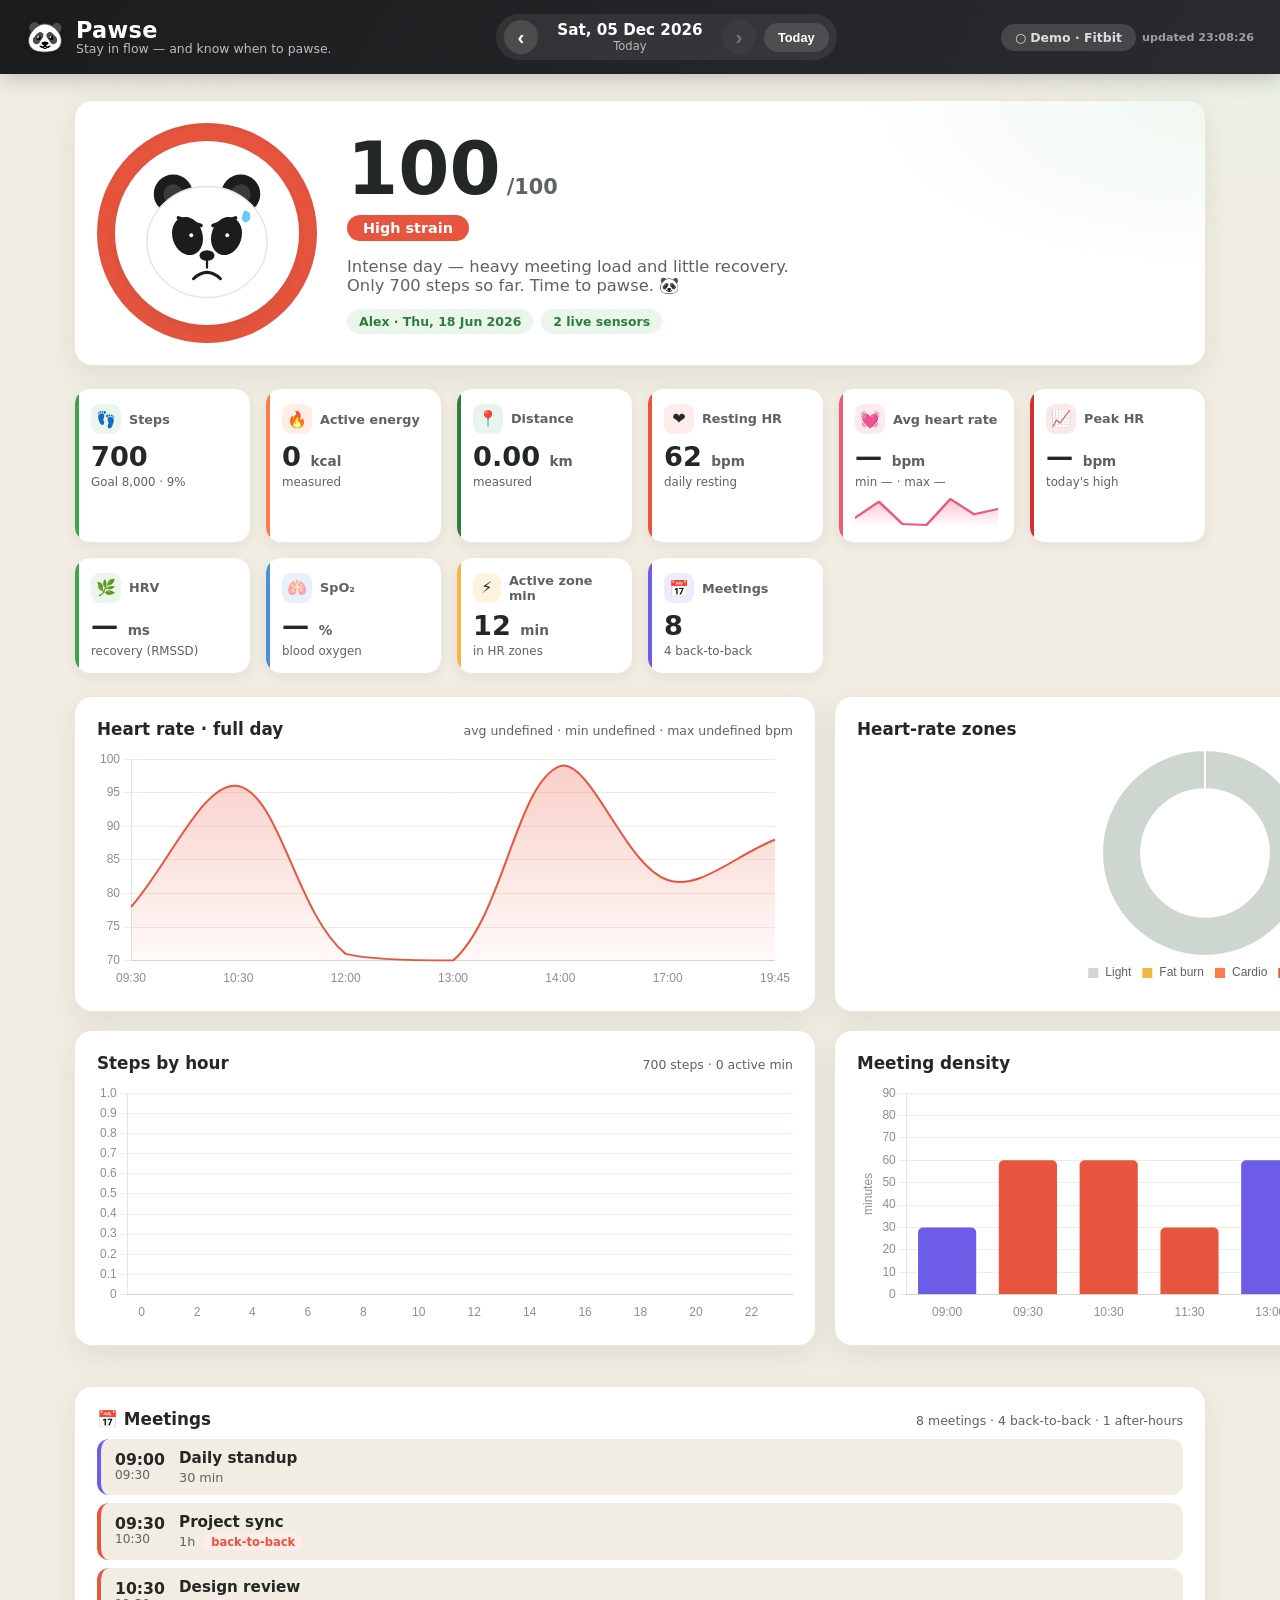
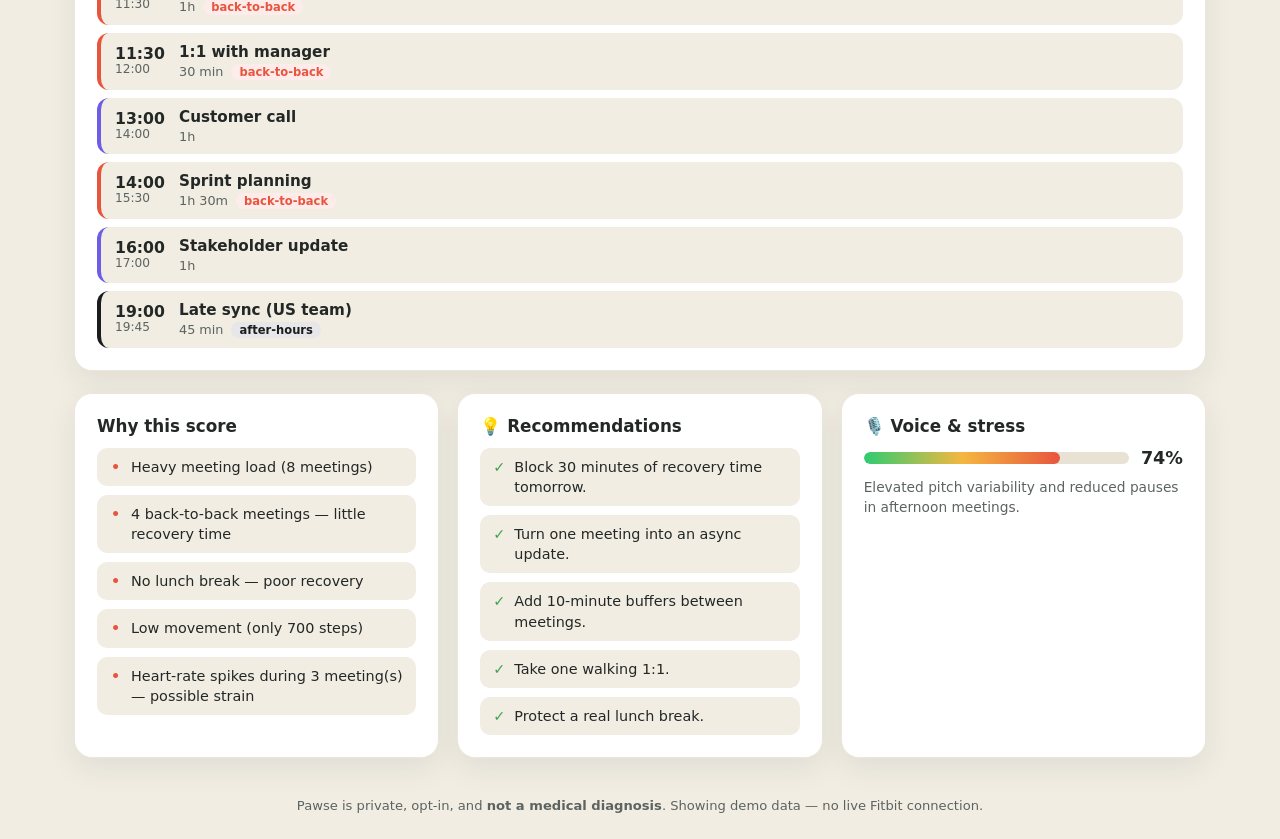
==== app/index.html @ 21e1e4c6 "Add one-command start.ps1 (server + background watch sync); make footer sensor-source dynamic per de" ====
<!DOCTYPE html>
<html lang="en">
<head>
  <meta charset="UTF-8" />
  <meta name="viewport" content="width=device-width, initial-scale=1.0" />
  <title>🐼 Pawse — your calm-at-work companion</title>
  <link rel="stylesheet" href="style.css" />
  <script src="vendor/chart.umd.min.js"></script>
</head>
<body>
  <!-- ===== Top bar ===== -->
  <header class="topbar">
    <div class="brand">
      <span class="brand-mark" aria-hidden="true">🐼</span>
      <div class="brand-text">
        <span class="brand-name">Pawse</span>
        <span class="brand-tag">Stay in flow — and know when to pawse.</span>
      </div>
    </div>

    <nav class="daynav" aria-label="Day navigation">
      <button class="daynav-btn" id="prevDay" title="Previous day">‹</button>
      <div class="daynav-center">
        <span class="daynav-date" id="navDate">—</span>
        <span class="daynav-rel" id="navRel"></span>
      </div>
      <button class="daynav-btn" id="nextDay" title="Next day">›</button>
      <button class="daynav-today" id="todayBtn">Today</button>
    </nav>

    <div class="status">
      <span class="mode demo" id="mode">○ Demo data</span>
      <span class="updated" id="updated" hidden></span>
    </div>
  </header>

  <main class="page">
    <!-- ===== Hero: panda + score ===== -->
    <section class="hero card">
      <div class="hero-gauge">
        <div class="gauge" id="gauge">
          <div class="gauge-inner">
            <!-- Panda mascot (reacts to the score) -->
            <svg id="panda" class="panda" viewBox="0 0 200 200" role="img" aria-label="Panda mood">
              <g class="panda-bob">
                <!-- ears -->
                <circle class="p-ear" cx="55" cy="48" r="26" />
                <circle class="p-ear" cx="145" cy="48" r="26" />
                <circle class="p-ear-in" cx="55" cy="48" r="13" />
                <circle class="p-ear-in" cx="145" cy="48" r="13" />
                <!-- head -->
                <ellipse class="p-head" cx="100" cy="112" rx="80" ry="74" />
                <!-- eye patches -->
                <ellipse class="p-patch" cx="74" cy="104" rx="20" ry="26" transform="rotate(-18 74 104)" />
                <ellipse class="p-patch" cx="126" cy="104" rx="20" ry="26" transform="rotate(18 126 104)" />
                <!-- eyes -->
                <circle class="p-eye" cx="76" cy="106" r="8" />
                <circle class="p-eye" cx="124" cy="106" r="8" />
                <circle class="p-eye-hi" cx="79" cy="103" r="2.6" />
                <circle class="p-eye-hi" cx="127" cy="103" r="2.6" />
                <!-- brows (shown when stressed) -->
                <path class="p-brow" d="M62 80 L92 90" />
                <path class="p-brow" d="M138 80 L108 90" />
                <!-- blush (shown when calm) -->
                <ellipse class="p-blush" cx="58" cy="132" rx="11" ry="7" />
                <ellipse class="p-blush" cx="142" cy="132" rx="11" ry="7" />
                <!-- nose -->
                <ellipse class="p-nose" cx="100" cy="130" rx="10" ry="7" />
                <path class="p-nose-line" d="M100 137 V146" />
                <!-- mouth (path is swapped per mood) -->
                <path id="pandaMouth" class="p-mouth" d="M82 150 Q100 166 118 150" />
                <!-- sweat drop (shown when stressed) -->
                <path class="p-sweat" d="M150 70 q-7 11 0 16 a8 8 0 0 0 0 -16 z" />
                <!-- zen sparkle (shown when calm) -->
                <text class="p-zen" x="146" y="58">✿</text>
              </g>
            </svg>
          </div>
        </div>
      </div>

      <div class="hero-info">
        <div class="hero-score">
          <span class="hero-score-num" id="score">–</span>
          <span class="hero-score-max">/100</span>
        </div>
        <div class="hero-label label" id="label">loading…</div>
        <p class="hero-summary" id="summary">Reading your day…</p>
        <div class="hero-meta">
          <span class="chip" id="chipUser">—</span>
          <span class="chip" id="chipSensors">— sensors live</span>
        </div>
      </div>
    </section>

    <!-- ===== KPI tiles ===== -->
    <section class="tiles" id="tiles"><!-- filled by app.js --></section>

    <!-- ===== Charts ===== -->
    <section class="charts">
      <article class="card chart-card chart-wide">
        <header class="chart-head">
          <h3>Heart rate · full day</h3>
          <span class="chart-sub" id="hrSub"></span>
        </header>
        <div class="chart-box"><canvas id="hrChart"></canvas></div>
      </article>

      <article class="card chart-card">
        <header class="chart-head"><h3>Heart-rate zones</h3></header>
        <div class="chart-box donut"><canvas id="zonesChart"></canvas></div>
      </article>

      <article class="card chart-card chart-wide">
        <header class="chart-head">
          <h3>Steps by hour</h3>
          <span class="chart-sub" id="stepsSub"></span>
        </header>
        <div class="chart-box"><canvas id="stepsChart"></canvas></div>
      </article>

      <article class="card chart-card">
        <header class="chart-head"><h3>Meeting density</h3></header>
        <div class="chart-box"><canvas id="meetingsChart"></canvas></div>
      </article>
    </section>

    <!-- ===== Full meeting list ===== -->
    <section class="schedule">
      <article class="card schedule-card">
        <header class="chart-head">
          <h3>📅 Meetings</h3>
          <span class="chart-sub" id="scheduleSub"></span>
        </header>
        <ul class="meeting-list" id="meetingList"><!-- filled by app.js --></ul>
      </article>
    </section>

    <!-- ===== Insights ===== -->
    <section class="insights">
      <article class="card insight-card">
        <h3>Why this score</h3>
        <ul id="reasons" class="bullets reasons"></ul>
      </article>

      <article class="card insight-card">
        <h3>💡 Recommendations</h3>
        <ul id="recommendations" class="bullets recs"></ul>
      </article>

      <article class="card insight-card voice-card">
        <h3>🎙️ Voice &amp; stress</h3>
        <div class="voice-meter">
          <div class="voice-bar"><span id="voiceFill"></span></div>
          <div class="voice-val" id="voiceVal">—</div>
        </div>
        <p class="voice-note" id="voiceNote">—</p>
      </article>
    </section>

    <footer class="disclaimer">
      Pawse is private, opt-in, and <strong>not a medical diagnosis</strong>.
      <span id="sensor-source">Sensor data is read live from your wearable.</span>
    </footer>
  </main>

  <!-- Loading overlay (shown while fetching a day) -->
  <div class="loading" id="loading" hidden>
    <div class="loading-panda">🐼</div>
    <div class="loading-text">Fetching your day…</div>
  </div>

  <script src="app.js"></script>
</body>
</html>
---- app/style.css ----
:root {
  --bg: #f1ede3;
  --bg-2: #e8e2d4;
  --ink: #232826;
  --ink-soft: #5c6360;
  --panda: #1b1c1e;
  --bamboo: #3fa34d;
  --bamboo-dark: #2f7d3a;
  --accent: #6c5ce7;
  --good: #2ecc71;
  --warn: #f4b740;
  --bad: #e8553e;
  --card: #ffffff;
  --line: #ece7da;
  --shadow: 0 10px 30px rgba(31, 33, 30, 0.08);
  --shadow-sm: 0 4px 14px rgba(31, 33, 30, 0.06);
  --radius: 18px;
}

* { box-sizing: border-box; }

html { scroll-behavior: smooth; }

body {
  margin: 0;
  font-family: "Segoe UI", system-ui, -apple-system, sans-serif;
  color: var(--ink);
  background:
    radial-gradient(1200px 600px at 12% -10%, #ffffff 0%, rgba(255,255,255,0) 55%),
    radial-gradient(900px 500px at 110% 0%, #e7f3e9 0%, rgba(231,243,233,0) 50%),
    var(--bg);
  min-height: 100vh;
}

/* ===== Top bar ===== */
.topbar {
  display: flex;
  align-items: center;
  gap: 20px;
  padding: 14px 26px;
  background: linear-gradient(120deg, #1b1c1e 0%, #2a2b2e 100%);
  color: #fff;
  position: sticky;
  top: 0;
  z-index: 20;
  box-shadow: 0 6px 20px rgba(0,0,0,0.18);
}
.brand { display: flex; align-items: center; gap: 12px; }
.brand-mark {
  font-size: 1.9rem;
  filter: drop-shadow(0 2px 4px rgba(0,0,0,0.3));
  animation: bob 4s ease-in-out infinite;
}
.brand-text { display: flex; flex-direction: column; line-height: 1.1; }
.brand-name { font-size: 1.4rem; font-weight: 800; letter-spacing: 0.3px; }
.brand-tag { font-size: 0.78rem; opacity: 0.7; }

/* Day navigation */
.daynav {
  display: flex;
  align-items: center;
  gap: 8px;
  margin: 0 auto;
  background: rgba(255,255,255,0.08);
  padding: 6px 8px;
  border-radius: 999px;
}
.daynav-btn, .daynav-today {
  border: none;
  cursor: pointer;
  font-weight: 700;
  color: #fff;
  background: rgba(255,255,255,0.12);
  transition: background 0.15s, transform 0.1s;
}
.daynav-btn {
  width: 34px; height: 34px;
  border-radius: 50%;
  font-size: 1.3rem;
  line-height: 1;
}
.daynav-btn:hover { background: var(--bamboo); }
.daynav-btn:disabled { opacity: 0.3; cursor: not-allowed; background: rgba(255,255,255,0.1); }
.daynav-center { text-align: center; min-width: 168px; }
.daynav-date { display: block; font-weight: 700; font-size: 0.95rem; }
.daynav-rel { display: block; font-size: 0.72rem; opacity: 0.65; }
.daynav-today {
  padding: 7px 14px;
  border-radius: 999px;
  font-size: 0.8rem;
}
.daynav-today:hover { background: var(--bamboo); }

.mode {
  padding: 6px 14px;
  border-radius: 999px;
  font-size: 0.78rem;
  font-weight: 700;
  white-space: nowrap;
}
.mode.live { background: rgba(46, 204, 113, 0.18); color: #5be59a; }
.mode.demo { background: rgba(255, 255, 255, 0.14); color: #ddd; }

.status {
  display: flex;
  align-items: center;
  gap: 6px;
}
.updated {
  font-size: 0.7rem;
  font-weight: 600;
  color: rgba(255, 255, 255, 0.55);
  white-space: nowrap;
}

/* ===== Layout ===== */
.page {
  max-width: 1180px;
  margin: 0 auto;
  padding: 26px 24px 8px;
  display: flex;
  flex-direction: column;
  gap: 22px;
}

.card {
  background: var(--card);
  border-radius: var(--radius);
  padding: 22px;
  box-shadow: var(--shadow);
  border: 1px solid var(--line);
}

/* ===== Hero ===== */
.hero {
  display: grid;
  grid-template-columns: auto 1fr;
  gap: 30px;
  align-items: center;
  background:
    radial-gradient(600px 300px at 100% 0%, #f0f8f1 0%, rgba(240,248,241,0) 60%),
    var(--card);
}
.hero-gauge { display: flex; justify-content: center; }
.gauge {
  --pct: 0;
  --ring: var(--bamboo);
  width: 220px; height: 220px;
  border-radius: 50%;
  background:
    conic-gradient(var(--ring) calc(var(--pct) * 1%), var(--bg-2) 0);
  display: flex;
  align-items: center;
  justify-content: center;
  transition: --pct 0.8s ease;
  box-shadow: inset 0 2px 10px rgba(0,0,0,0.06);
}
.gauge-inner {
  width: 184px; height: 184px;
  border-radius: 50%;
  background: var(--card);
  display: flex;
  align-items: center;
  justify-content: center;
  box-shadow: 0 6px 18px rgba(0,0,0,0.08);
}
.panda { width: 150px; height: 150px; }
.panda-bob { animation: bob 5s ease-in-out infinite; transform-origin: 100px 110px; }

/* Panda base colours */
.p-ear, .p-eye, .p-nose, .p-nose-line, .p-mouth, .p-brow { fill: var(--panda); }
.p-ear-in { fill: #3a3b3d; }
.p-head { fill: #fff; stroke: #e6e6e6; stroke-width: 2; }
.p-patch { fill: var(--panda); }
.p-eye-hi { fill: #fff; }
.p-nose-line { fill: none; stroke: var(--panda); stroke-width: 3; stroke-linecap: round; }
.p-mouth { fill: none; stroke: var(--panda); stroke-width: 4; stroke-linecap: round; }
.p-brow { fill: none; stroke: var(--panda); stroke-width: 5; stroke-linecap: round; opacity: 0; }
.p-blush { fill: #ffb4b4; opacity: 0; }
.p-sweat { fill: #6cc7ff; opacity: 0; }
.p-zen { fill: var(--bamboo); font-size: 22px; opacity: 0; }

/* Moods */
.panda.mood-good .p-blush { opacity: 0.85; }
.panda.mood-good .p-zen { opacity: 1; animation: twinkle 2.2s ease-in-out infinite; }
.panda.mood-med  .p-brow { opacity: 0.25; }
.panda.mood-bad  .p-brow { opacity: 1; }
.panda.mood-bad  .p-sweat { opacity: 1; animation: drip 2.4s ease-in-out infinite; }

.hero-info { display: flex; flex-direction: column; gap: 4px; }
.hero-score { display: flex; align-items: baseline; gap: 6px; }
.hero-score-num { font-size: 4.6rem; font-weight: 800; line-height: 1; }
.hero-score-max { font-size: 1.3rem; color: var(--ink-soft); font-weight: 600; }
.hero-label {
  align-self: flex-start;
  margin-top: 6px;
}
.hero-summary { margin: 12px 0 6px; color: var(--ink-soft); font-size: 1.02rem; max-width: 46ch; }
.hero-meta { display: flex; gap: 8px; flex-wrap: wrap; margin-top: 4px; }
.chip {
  font-size: 0.78rem;
  font-weight: 600;
  color: var(--bamboo-dark);
  background: #eaf6ec;
  padding: 5px 12px;
  border-radius: 999px;
}

.label {
  display: inline-block;
  padding: 5px 16px;
  border-radius: 999px;
  font-weight: 700;
  color: #fff;
  background: var(--warn);
  font-size: 0.9rem;
}
.label.low { background: var(--good); }
.label.medium { background: var(--warn); }
.label.high { background: var(--bad); }

/* ===== KPI tiles ===== */
.tiles {
  display: grid;
  grid-template-columns: repeat(auto-fill, minmax(168px, 1fr));
  gap: 14px;
}
.tile {
  background: var(--card);
  border: 1px solid var(--line);
  border-radius: 16px;
  padding: 15px 16px;
  box-shadow: var(--shadow-sm);
  position: relative;
  overflow: hidden;
  transition: transform 0.15s, box-shadow 0.15s;
  animation: rise 0.5s ease both;
}
.tile:hover { transform: translateY(-3px); box-shadow: var(--shadow); }
.tile::before {
  content: "";
  position: absolute;
  left: 0; top: 0; bottom: 0;
  width: 4px;
  background: var(--tile-accent, var(--bamboo));
}
.tile-top { display: flex; align-items: center; gap: 8px; margin-bottom: 8px; }
.tile-icon {
  width: 30px; height: 30px;
  display: grid; place-items: center;
  border-radius: 9px;
  background: var(--tile-soft, #eaf6ec);
  font-size: 1rem;
}
.tile-label { font-size: 0.8rem; color: var(--ink-soft); font-weight: 600; }
.tile-value { font-size: 1.7rem; font-weight: 800; line-height: 1.1; }
.tile-unit { font-size: 0.85rem; font-weight: 600; color: var(--ink-soft); }
.tile-sub { font-size: 0.74rem; color: var(--ink-soft); margin-top: 3px; }
.tile-spark { margin-top: 8px; height: 30px; width: 100%; display: block; }

/* ===== Charts ===== */
.charts {
  display: grid;
  grid-template-columns: 2fr 1fr;
  gap: 18px;
}
.chart-card { display: flex; flex-direction: column; }
.chart-wide { grid-column: auto; }
.chart-head { display: flex; align-items: baseline; justify-content: space-between; margin-bottom: 10px; }
.chart-head h3 { margin: 0; font-size: 1.05rem; }
.chart-sub { font-size: 0.78rem; color: var(--ink-soft); }
.chart-box { position: relative; height: 240px; }
.chart-box.donut { height: 240px; }

/* ===== Schedule (full meeting list) ===== */
.schedule { margin-top: 18px; }
.meeting-list { list-style: none; margin: 0; padding: 0; display: flex; flex-direction: column; gap: 8px; }
.meeting-row {
  display: flex;
  align-items: center;
  gap: 14px;
  padding: 10px 14px;
  background: var(--bg);
  border-radius: 12px;
  border-left: 4px solid var(--accent);
  animation: rise 0.4s ease both;
}
.meeting-row.is-b2b { border-left-color: var(--bad); }
.meeting-row.is-after { border-left-color: var(--panda); }
.m-time {
  display: flex; flex-direction: column; align-items: flex-start;
  min-width: 50px; line-height: 1.15;
}
.m-time strong { font-size: 0.98rem; color: var(--ink); }
.m-time span { font-size: 0.76rem; color: var(--ink-soft); }
.m-main { flex: 1; min-width: 0; display: flex; flex-direction: column; gap: 3px; }
.m-title { font-weight: 600; font-size: 0.95rem; color: var(--ink); }
.m-meta { font-size: 0.8rem; color: var(--ink-soft); display: flex; align-items: center; gap: 8px; flex-wrap: wrap; }
.m-tag { display: inline-block; padding: 1px 8px; border-radius: 999px; font-size: 0.72rem; font-weight: 700; }
.tag-b2b { background: #fdecea; color: var(--bad); }
.tag-after { background: #e7e7ea; color: var(--panda); }
.meeting-empty {
  list-style: none; padding: 20px; text-align: center;
  color: var(--ink-soft); background: var(--bg); border-radius: 12px; font-size: 0.92rem;
}

/* ===== Insights ===== */
.insights {
  display: grid;
  grid-template-columns: repeat(3, 1fr);
  gap: 18px;
}
.insight-card h3 { margin: 0 0 12px; font-size: 1.05rem; }
.bullets { margin: 0; padding: 0; list-style: none; display: flex; flex-direction: column; gap: 9px; }
.bullets li {
  position: relative;
  padding: 9px 12px 9px 34px;
  background: var(--bg);
  border-radius: 10px;
  font-size: 0.9rem;
  line-height: 1.4;
}
.reasons li::before { content: "•"; position: absolute; left: 14px; color: var(--bad); font-weight: 800; }
.recs li::before { content: "✓"; position: absolute; left: 13px; color: var(--bamboo); font-weight: 800; }

/* Voice & stress */
.voice-meter { display: flex; align-items: center; gap: 12px; margin-bottom: 10px; }
.voice-bar { flex: 1; height: 12px; background: var(--bg-2); border-radius: 999px; overflow: hidden; }
.voice-bar span {
  display: block; height: 100%; width: 0;
  border-radius: 999px;
  background: linear-gradient(90deg, var(--good), var(--warn), var(--bad));
  transition: width 0.7s ease;
}
.voice-val { font-weight: 800; font-size: 1.1rem; }
.voice-note { margin: 0; color: var(--ink-soft); font-size: 0.86rem; line-height: 1.45; }

/* ===== Footer / disclaimer ===== */
.disclaimer {
  text-align: center;
  padding: 18px;
  font-size: 0.82rem;
  color: var(--ink-soft);
}

/* ===== Loading overlay ===== */
.loading {
  position: fixed; inset: 0;
  background: rgba(241, 237, 227, 0.78);
  backdrop-filter: blur(3px);
  display: flex;
  flex-direction: column;
  align-items: center;
  justify-content: center;
  gap: 12px;
  z-index: 50;
}
.loading[hidden] { display: none; }
.loading-panda { font-size: 3.4rem; animation: spinwobble 1.1s ease-in-out infinite; }
.loading-text { font-weight: 700; color: var(--ink-soft); }

/* ===== Animations ===== */
@keyframes bob { 0%,100% { transform: translateY(0); } 50% { transform: translateY(-6px); } }
@keyframes rise { from { opacity: 0; transform: translateY(10px); } to { opacity: 1; transform: translateY(0); } }
@keyframes twinkle { 0%,100% { opacity: 1; transform: scale(1); } 50% { opacity: 0.4; transform: scale(0.8); } }
@keyframes drip { 0%,100% { transform: translateY(0); opacity: 1; } 50% { transform: translateY(4px); opacity: 0.6; } }
@keyframes spinwobble { 0%,100% { transform: rotate(-12deg); } 50% { transform: rotate(12deg); } }

@property --pct {
  syntax: "<number>";
  inherits: false;
  initial-value: 0;
}

/* ===== Responsive ===== */
@media (max-width: 920px) {
  .charts { grid-template-columns: 1fr; }
  .insights { grid-template-columns: 1fr; }
}
@media (max-width: 680px) {
  .topbar { flex-wrap: wrap; gap: 12px; }
  .daynav { order: 3; width: 100%; justify-content: center; margin: 0; }
  .hero { grid-template-columns: 1fr; text-align: center; justify-items: center; }
  .hero-summary { margin-left: auto; margin-right: auto; }
  .hero-meta { justify-content: center; }
}
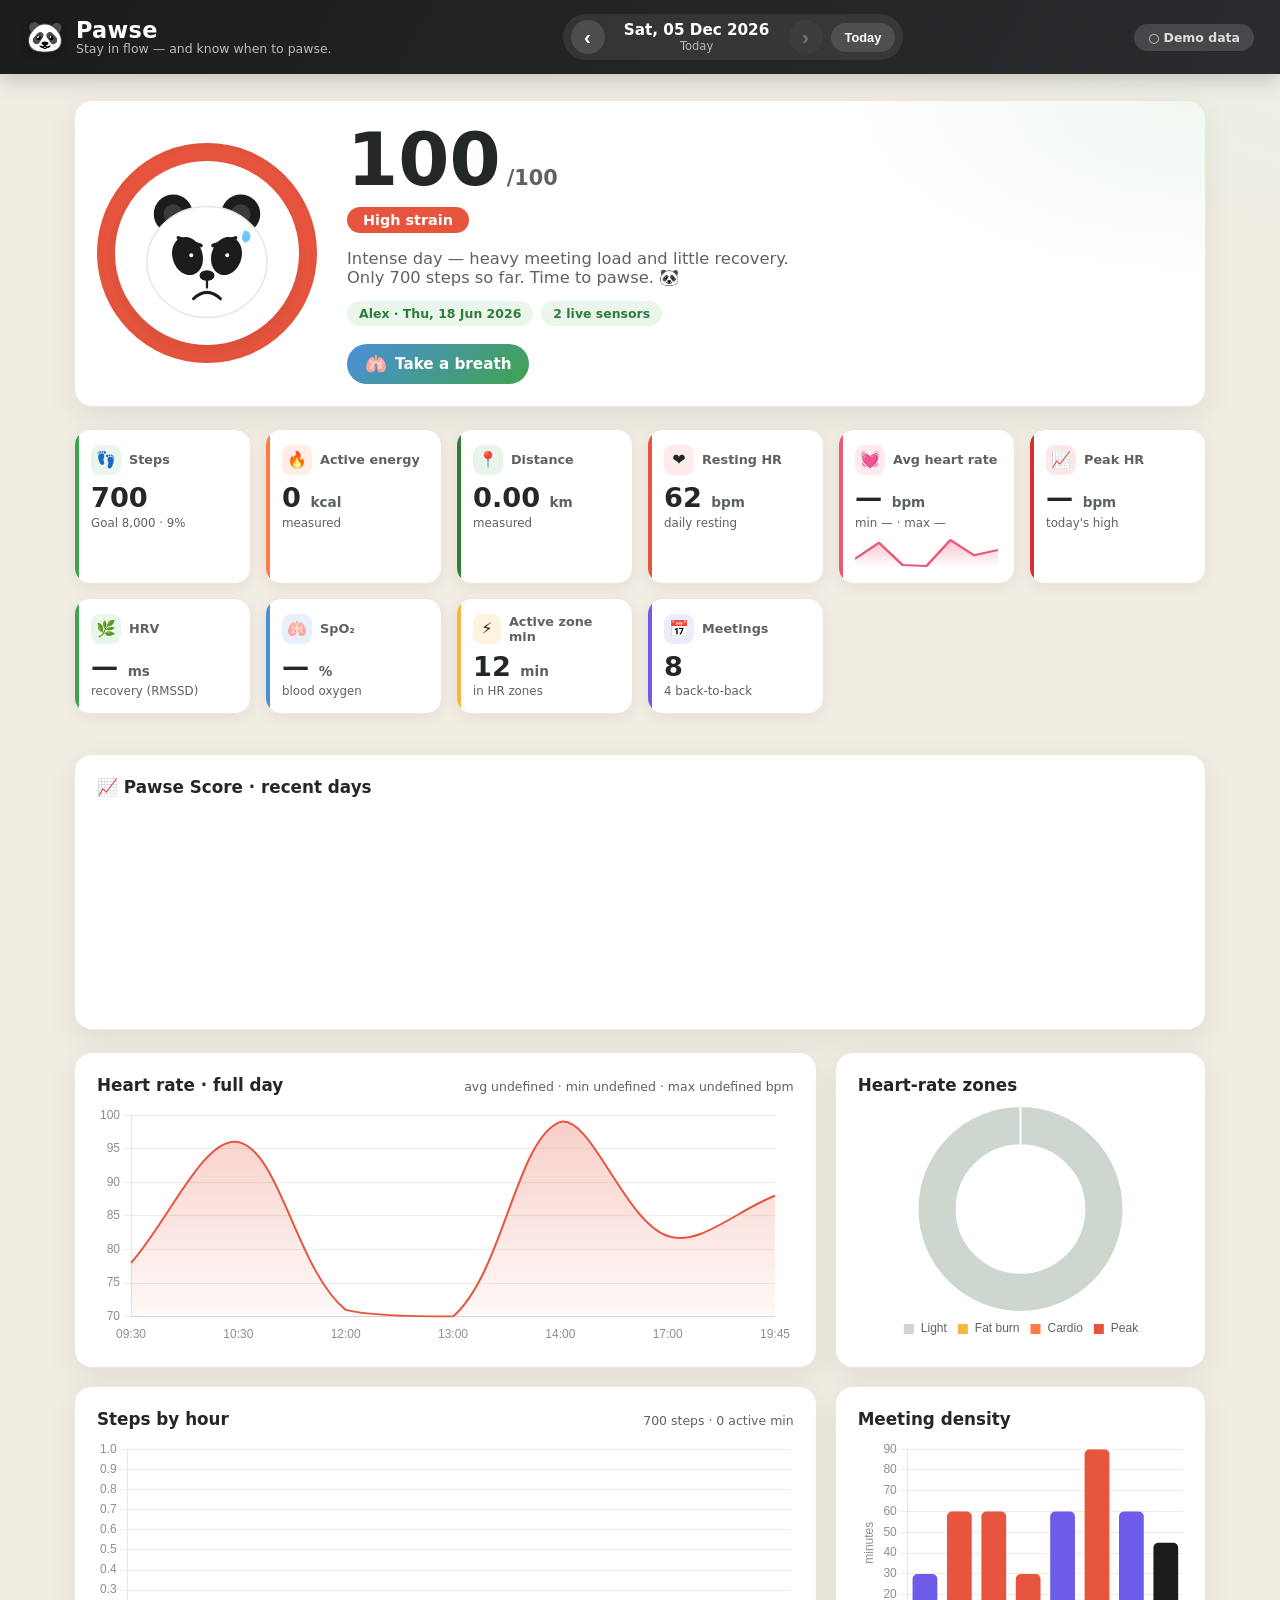
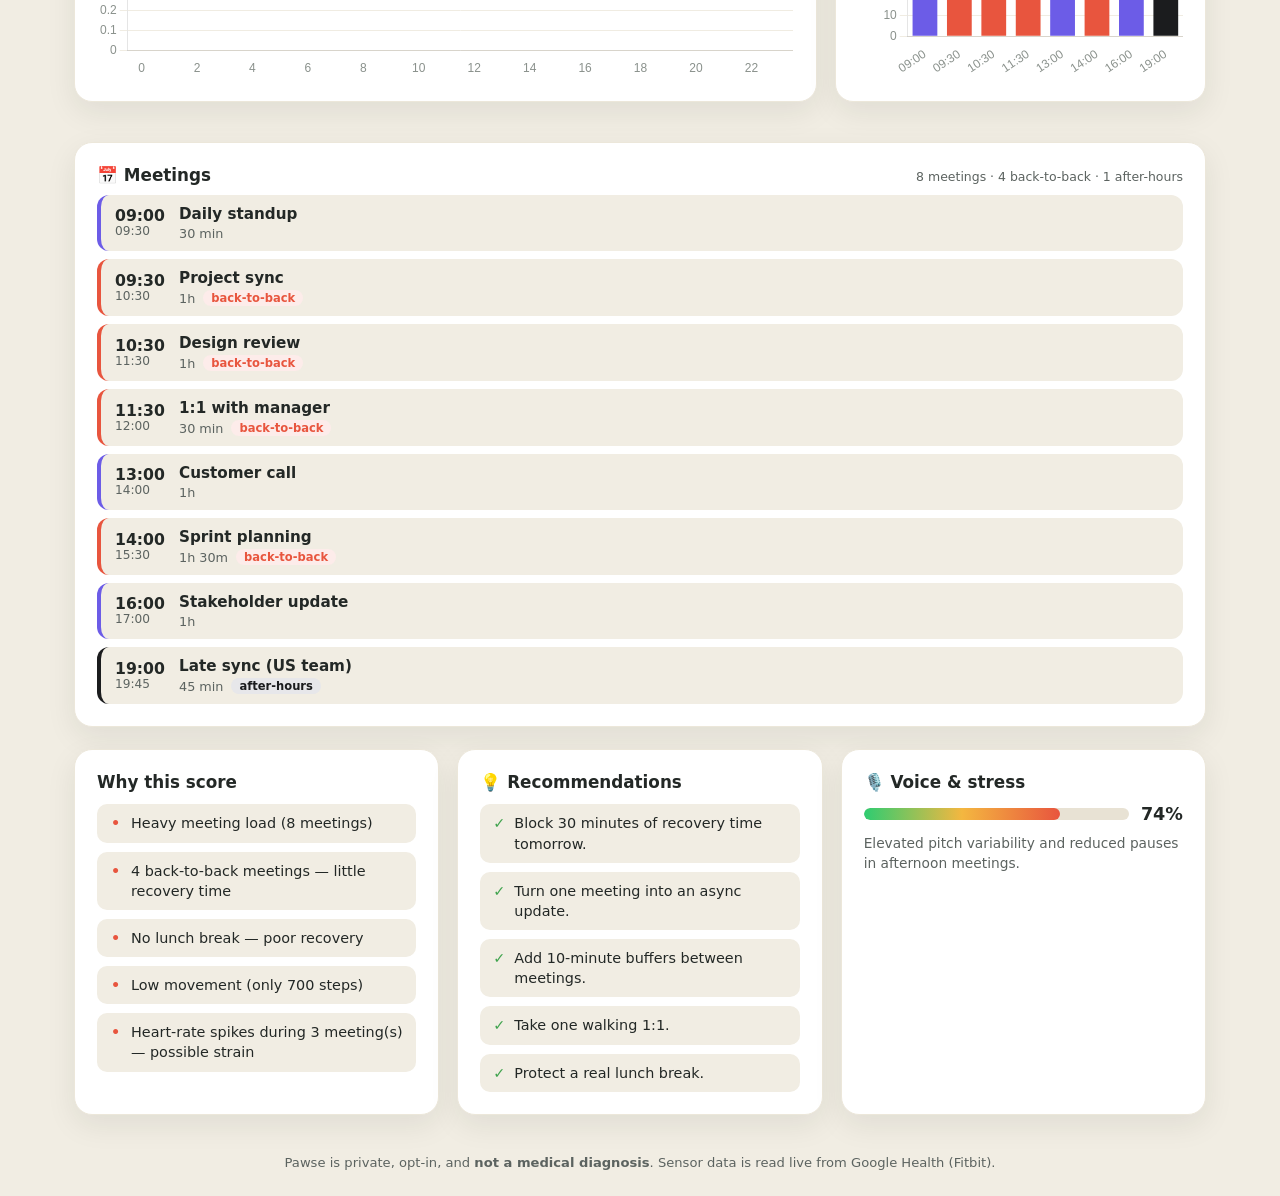
==== commit d1a908dd: "Dashboard: add a one-click breathing exercise by the score (calming full-screen overlay, 4-4-6 breat" ====
--- a/app/index.html
+++ b/app/index.html
@@ -28,10 +28,7 @@
       <button class="daynav-today" id="todayBtn">Today</button>
     </nav>
 
-    <div class="status">
-      <span class="mode demo" id="mode">○ Demo data</span>
-      <span class="updated" id="updated" hidden></span>
-    </div>
+    <span class="mode demo" id="mode">○ Demo data</span>
   </header>
 
   <main class="page">
@@ -90,11 +87,31 @@
           <span class="chip" id="chipUser">—</span>
           <span class="chip" id="chipSensors">— sensors live</span>
         </div>
+        <div class="hero-actions">
+          <button class="breathe-btn" id="breatheBtn" type="button">
+            <span class="breathe-ico">🫁</span> Take a breath
+          </button>
+        </div>
       </div>
     </section>
 
     <!-- ===== KPI tiles ===== -->
     <section class="tiles" id="tiles"><!-- filled by app.js --></section>
+
+    <!-- ===== Pawse Score trend (cloud history) ===== -->
+    <section class="trend">
+      <article class="card chart-card chart-wide">
+        <header class="chart-head">
+          <h3>📈 Pawse Score · recent days</h3>
+          <span class="chart-sub" id="trendSub"></span>
+        </header>
+        <div class="chart-box"><canvas id="trendChart"></canvas></div>
+        <p class="trend-empty" id="trendEmpty" hidden>
+          No history yet — browse a few days, or deploy the cloud backend and
+          upload days to build your trend. 🐼
+        </p>
+      </article>
+    </section>
 
     <!-- ===== Charts ===== -->
     <section class="charts">
@@ -160,9 +177,22 @@
 
     <footer class="disclaimer">
       Pawse is private, opt-in, and <strong>not a medical diagnosis</strong>.
-      <span id="sensor-source">Sensor data is read live from your wearable.</span>
+      Sensor data is read live from Google Health (Fitbit).
     </footer>
   </main>
+
+  <!-- Breathing exercise overlay -->
+  <div class="breath-overlay" id="breathOverlay" hidden>
+    <div class="breath-stage">
+      <div class="breath-ring">
+        <div class="breath-circle" id="breathCircle"></div>
+        <span class="breath-phase" id="breathPhase">Breathe in…</span>
+      </div>
+      <p class="breath-count" id="breathCount">Breath 1 of 4</p>
+      <button class="breath-done" id="breathDone" type="button">Done</button>
+      <p class="breath-hint">Follow the circle · tap outside to close</p>
+    </div>
+  </div>
 
   <!-- Loading overlay (shown while fetching a day) -->
   <div class="loading" id="loading" hidden>
--- a/app/style.css
+++ b/app/style.css
@@ -101,18 +101,6 @@
 .mode.live { background: rgba(46, 204, 113, 0.18); color: #5be59a; }
 .mode.demo { background: rgba(255, 255, 255, 0.14); color: #ddd; }
 
-.status {
-  display: flex;
-  align-items: center;
-  gap: 6px;
-}
-.updated {
-  font-size: 0.7rem;
-  font-weight: 600;
-  color: rgba(255, 255, 255, 0.55);
-  white-space: nowrap;
-}
-
 /* ===== Layout ===== */
 .page {
   max-width: 1180px;
@@ -272,6 +260,11 @@
 .chart-box { position: relative; height: 240px; }
 .chart-box.donut { height: 240px; }
 
+/* ===== Pawse Score trend ===== */
+.trend { margin-top: 18px; }
+.trend .chart-box { height: 200px; }
+.trend-empty { margin: 12px 2px 0; font-size: 0.88rem; color: var(--ink-soft); }
+
 /* ===== Schedule (full meeting list) ===== */
 .schedule { margin-top: 18px; }
 .meeting-list { list-style: none; margin: 0; padding: 0; display: flex; flex-direction: column; gap: 8px; }
@@ -335,6 +328,59 @@
 .voice-val { font-weight: 800; font-size: 1.1rem; }
 .voice-note { margin: 0; color: var(--ink-soft); font-size: 0.86rem; line-height: 1.45; }
 
+/* ===== Breathing exercise ===== */
+.hero-actions { margin-top: 14px; }
+.breathe-btn {
+  display: inline-flex; align-items: center; gap: 8px;
+  padding: 10px 18px; border: none; border-radius: 999px; cursor: pointer;
+  font: 600 0.95rem "Segoe UI", system-ui, sans-serif;
+  color: #1f6f43; background: #e9f7ee;
+  transition: transform .15s ease, box-shadow .2s ease, background .2s ease;
+}
+.breathe-btn:hover { transform: translateY(-1px); box-shadow: 0 6px 18px rgba(63, 163, 77, .25); }
+.breathe-btn .breathe-ico { font-size: 1.1rem; }
+.breathe-btn.urgent {
+  color: #fff; background: linear-gradient(135deg, #4a90d9, #3fa34d);
+  animation: breathePulse 2.6s ease-in-out infinite;
+}
+@keyframes breathePulse {
+  0%, 100% { box-shadow: 0 0 0 0 rgba(74, 144, 217, .35); }
+  50% { box-shadow: 0 0 0 12px rgba(74, 144, 217, 0); }
+}
+
+.breath-overlay {
+  position: fixed; inset: 0; z-index: 60;
+  display: flex; align-items: center; justify-content: center;
+  background: radial-gradient(120% 120% at 50% 38%, rgba(28, 40, 60, .72), rgba(16, 24, 36, .9));
+  -webkit-backdrop-filter: blur(6px); backdrop-filter: blur(6px);
+}
+.breath-overlay[hidden] { display: none; }
+.breath-stage { text-align: center; color: #f3f6f8; user-select: none; }
+.breath-ring {
+  position: relative; width: 260px; height: 260px; margin: 0 auto 6px;
+  display: flex; align-items: center; justify-content: center;
+}
+.breath-circle {
+  position: absolute; width: 230px; height: 230px; border-radius: 50%;
+  background: radial-gradient(circle at 50% 38%, rgba(120, 200, 160, .55), rgba(74, 144, 217, .40));
+  box-shadow: 0 0 60px rgba(120, 200, 160, .45), inset 0 0 40px rgba(255, 255, 255, .18);
+  transform: scale(0.5);
+  transition: transform var(--bdur, 4s) ease-in-out;
+}
+.breath-phase {
+  position: relative; z-index: 1;
+  font: 600 1.5rem "Segoe UI", system-ui, sans-serif;
+  letter-spacing: .3px; text-shadow: 0 1px 8px rgba(0, 0, 0, .3);
+}
+.breath-count { margin: 6px 0 2px; font-size: 1rem; opacity: .85; }
+.breath-hint { margin: 4px 0 0; font-size: .8rem; opacity: .55; }
+.breath-done {
+  margin-top: 14px; padding: 9px 22px; border: 1.5px solid rgba(255, 255, 255, .5);
+  border-radius: 999px; background: transparent; color: #fff; cursor: pointer;
+  font: 600 .9rem "Segoe UI", system-ui, sans-serif; transition: background .2s ease;
+}
+.breath-done:hover { background: rgba(255, 255, 255, .14); }
+
 /* ===== Footer / disclaimer ===== */
 .disclaimer {
   text-align: center;
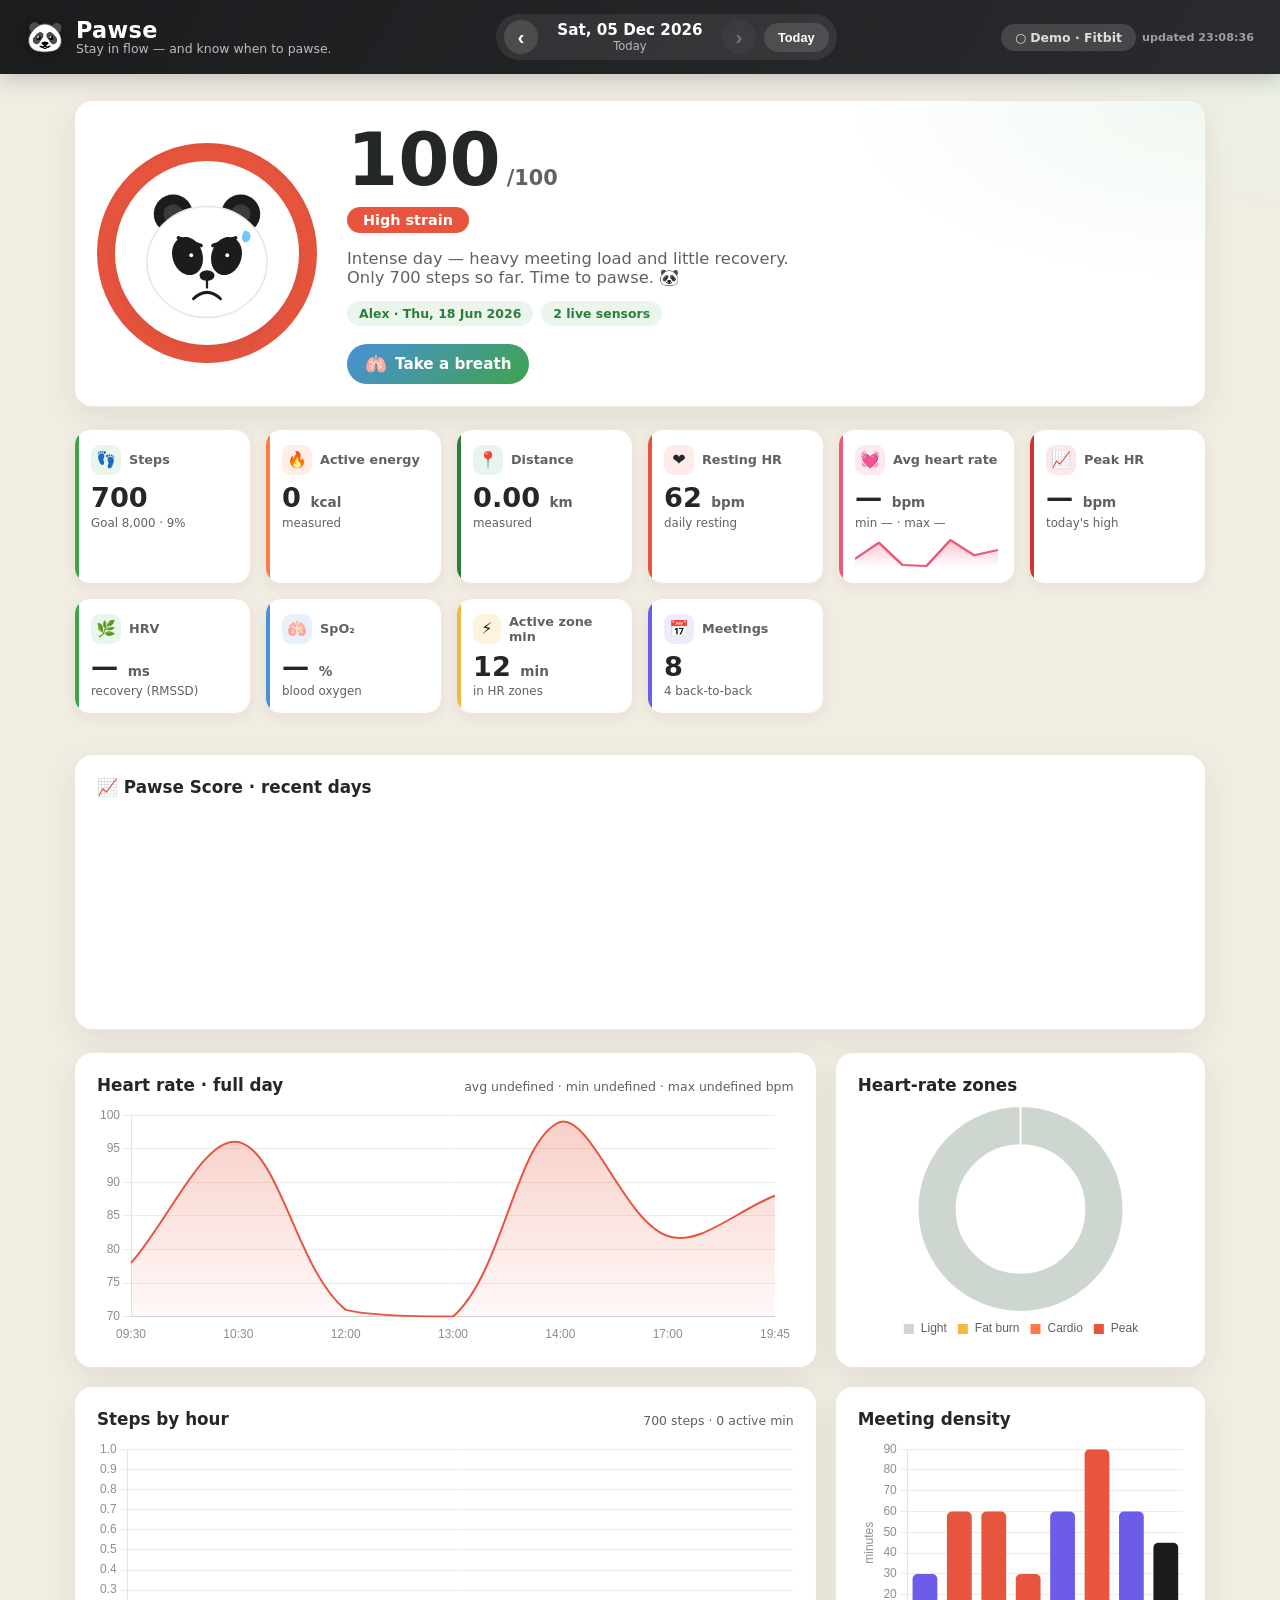
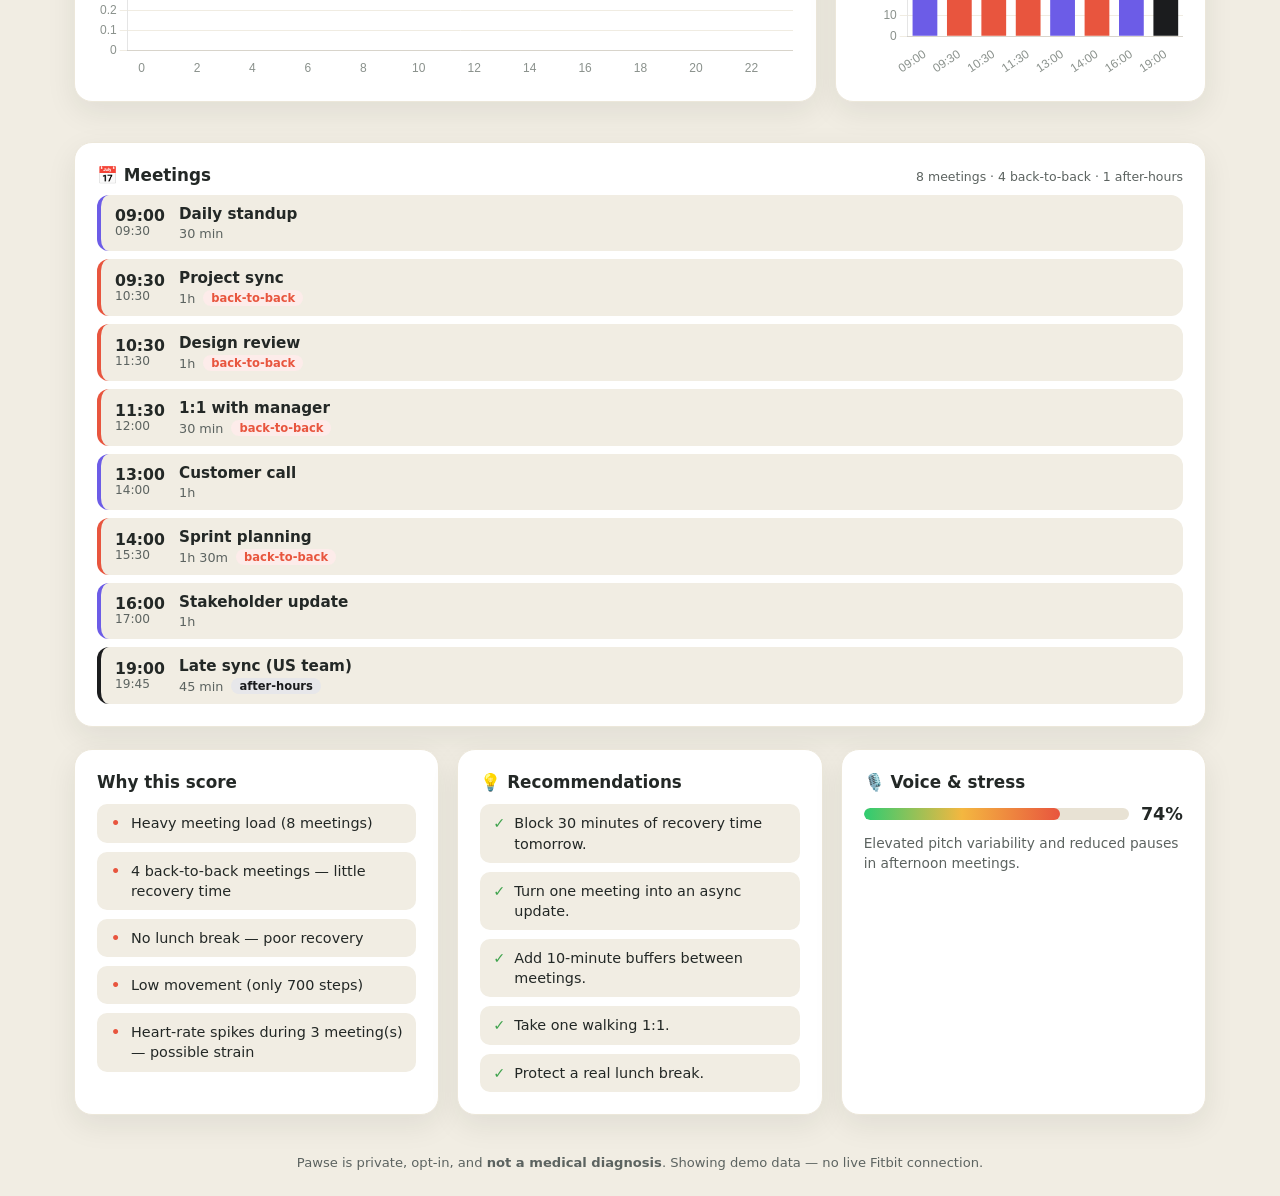
==== commit cce062b3: "Merge pull request #1 from henrik-ra/redmi-watch Add Xiaomi smartwatch integration via Gadgetbridge " ====
--- a/app/index.html
+++ b/app/index.html
@@ -28,7 +28,10 @@
       <button class="daynav-today" id="todayBtn">Today</button>
     </nav>
 
-    <span class="mode demo" id="mode">○ Demo data</span>
+    <div class="status">
+      <span class="mode demo" id="mode">○ Demo data</span>
+      <span class="updated" id="updated" hidden></span>
+    </div>
   </header>
 
   <main class="page">
@@ -177,7 +180,7 @@
 
     <footer class="disclaimer">
       Pawse is private, opt-in, and <strong>not a medical diagnosis</strong>.
-      Sensor data is read live from Google Health (Fitbit).
+      <span id="sensor-source">Sensor data is read live from your wearable.</span>
     </footer>
   </main>
 
--- a/app/style.css
+++ b/app/style.css
@@ -101,6 +101,18 @@
 .mode.live { background: rgba(46, 204, 113, 0.18); color: #5be59a; }
 .mode.demo { background: rgba(255, 255, 255, 0.14); color: #ddd; }
 
+.status {
+  display: flex;
+  align-items: center;
+  gap: 6px;
+}
+.updated {
+  font-size: 0.7rem;
+  font-weight: 600;
+  color: rgba(255, 255, 255, 0.55);
+  white-space: nowrap;
+}
+
 /* ===== Layout ===== */
 .page {
   max-width: 1180px;
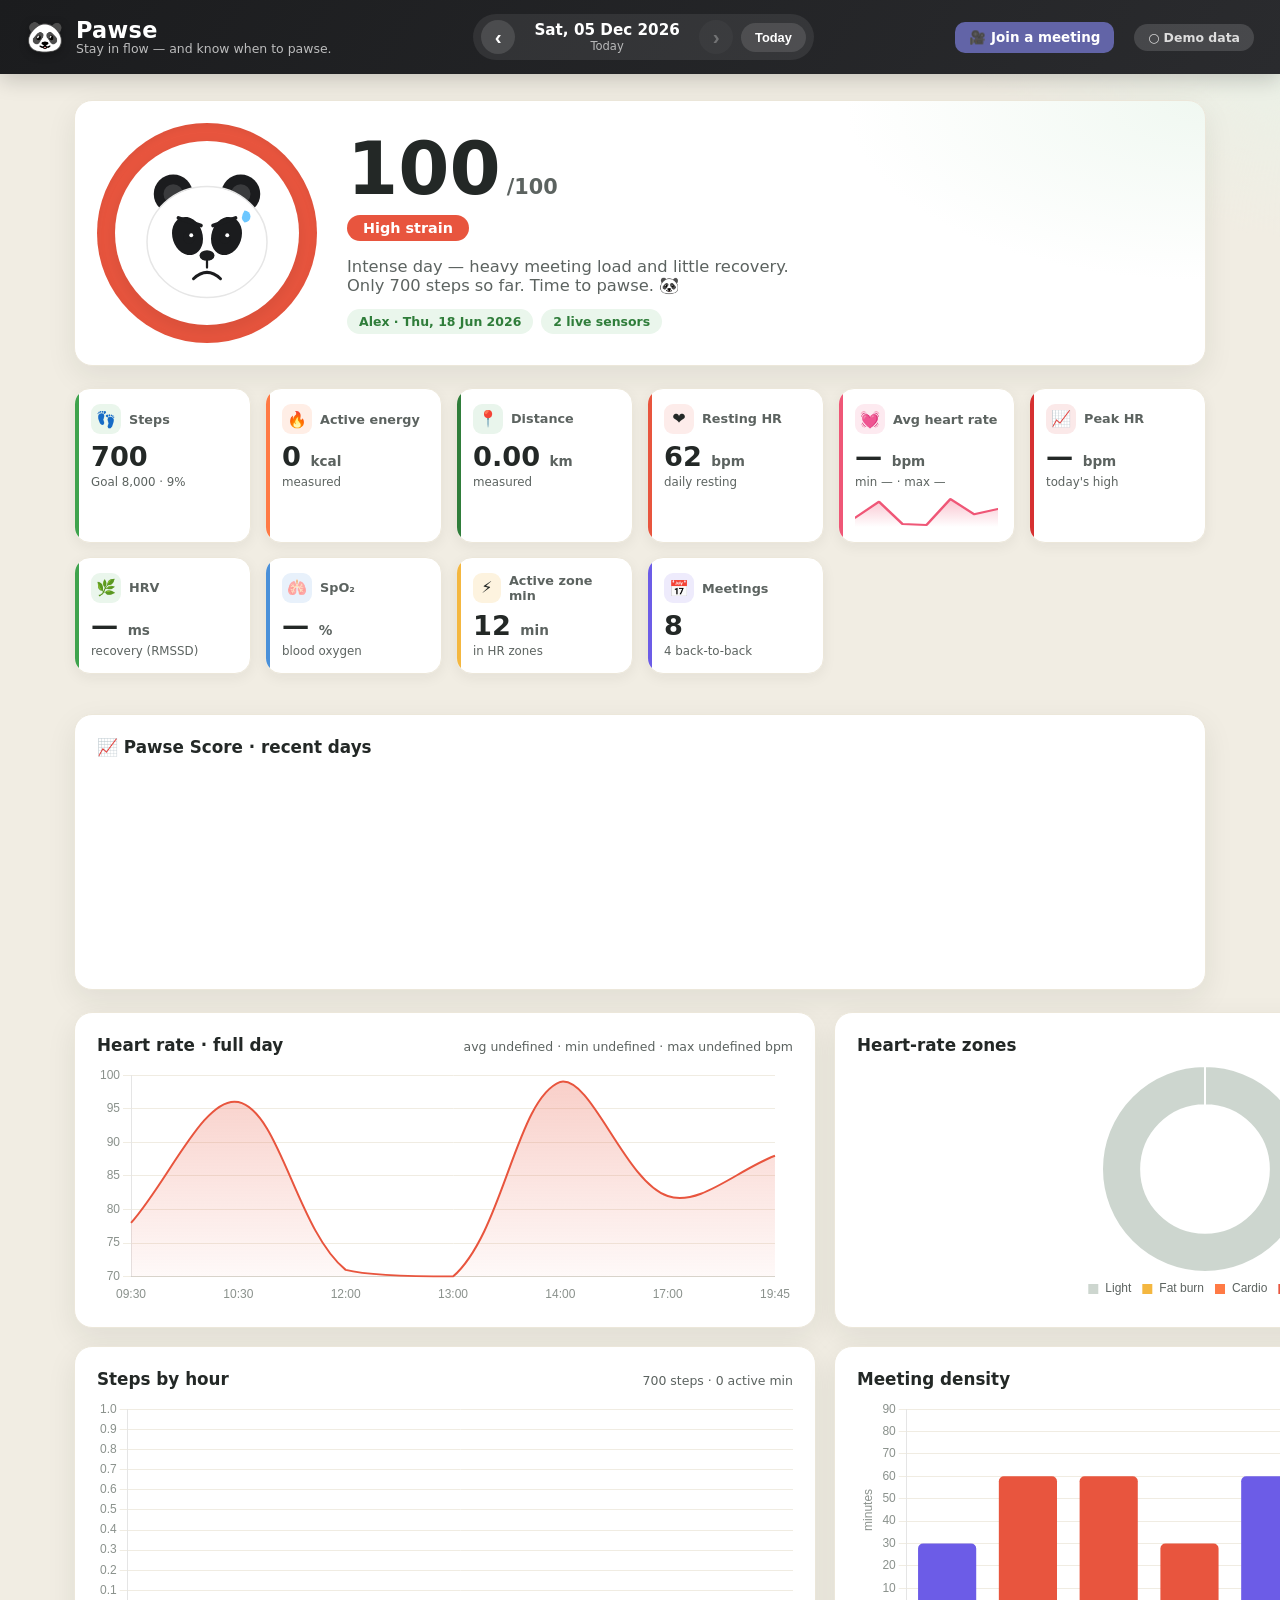
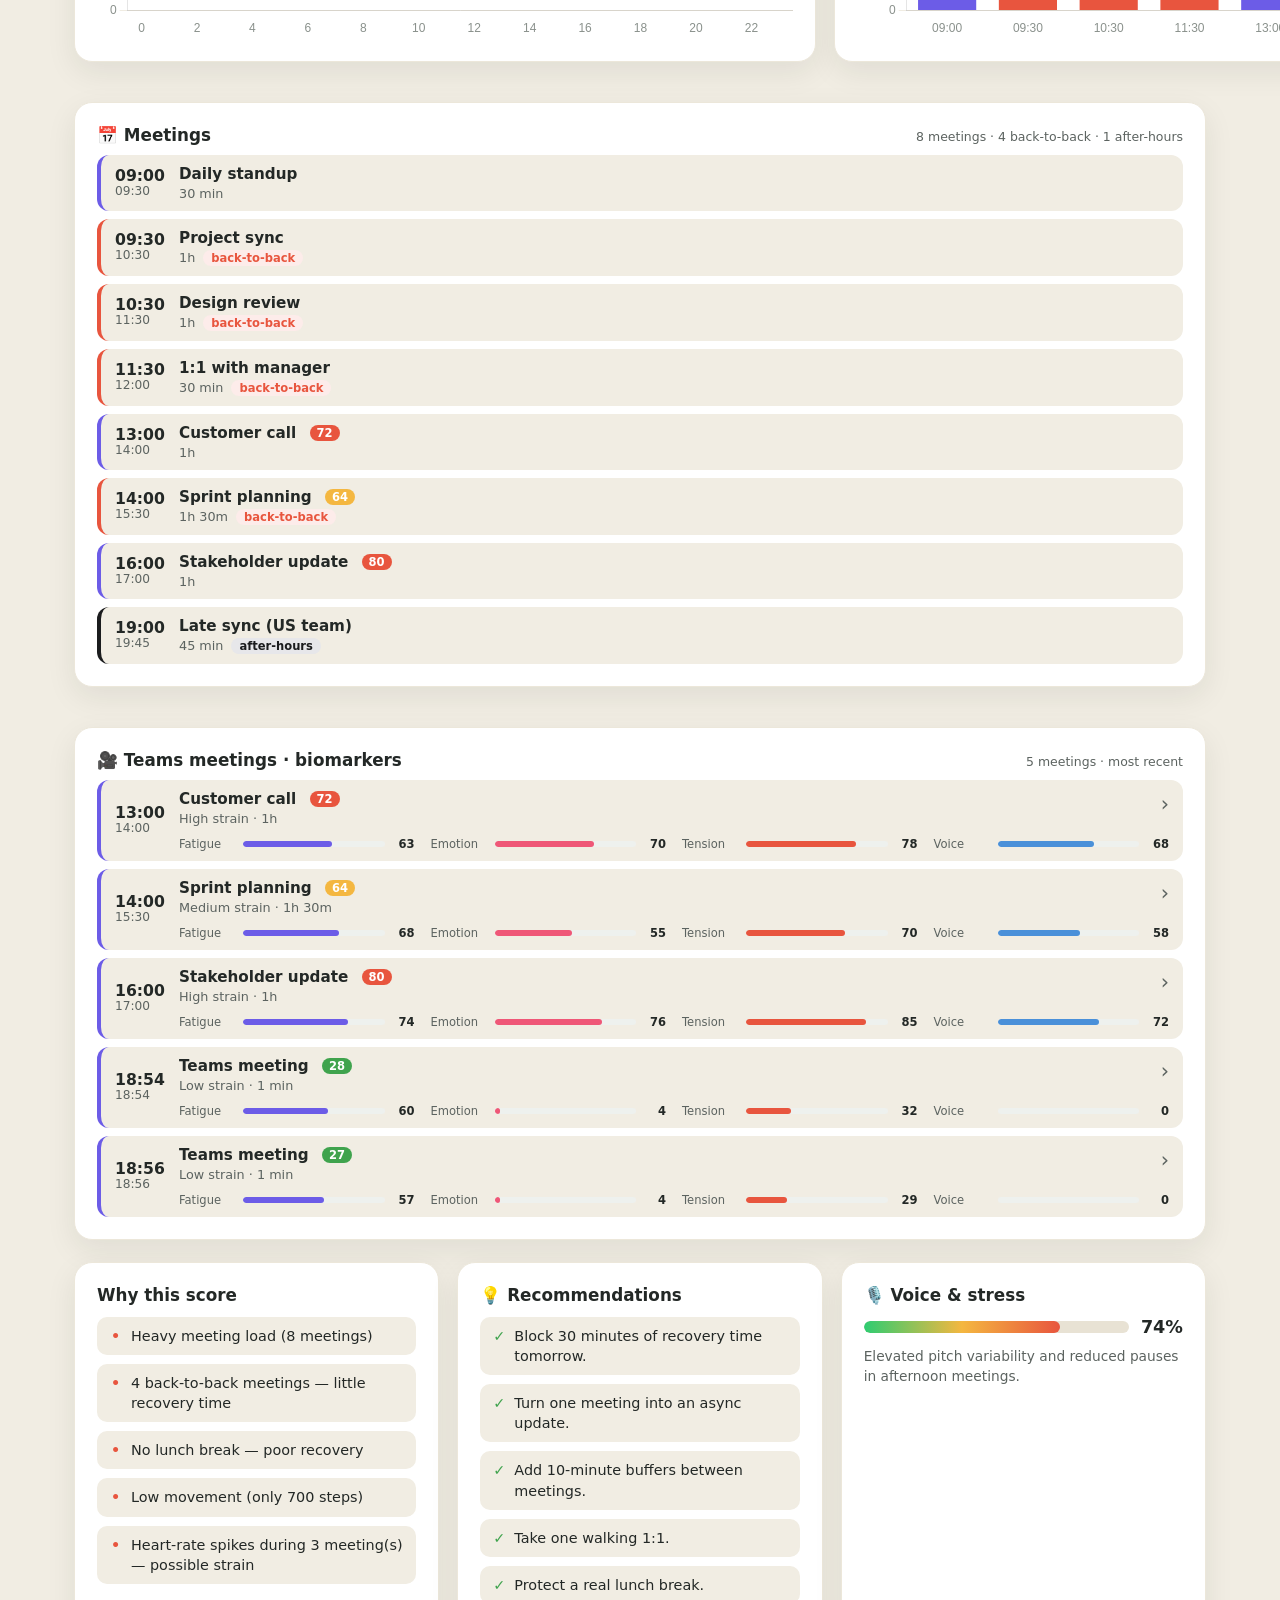
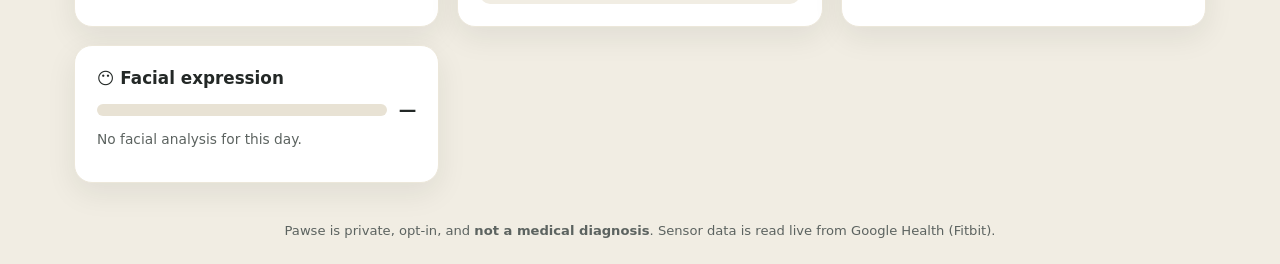
==== commit eaf0aa16: "Merge branch 'media-analysis' of https://github.com/henrik-ra/Pawse into teams-video-recording" ====
--- a/app/index.html
+++ b/app/index.html
@@ -28,10 +28,8 @@
       <button class="daynav-today" id="todayBtn">Today</button>
     </nav>
 
-    <div class="status">
-      <span class="mode demo" id="mode">○ Demo data</span>
-      <span class="updated" id="updated" hidden></span>
-    </div>
+    <a class="join-link" href="meeting.html" title="Open the Teams-style meeting">🎥 Join a meeting</a>
+    <span class="mode demo" id="mode">○ Demo data</span>
   </header>
 
   <main class="page">
@@ -90,11 +88,6 @@
           <span class="chip" id="chipUser">—</span>
           <span class="chip" id="chipSensors">— sensors live</span>
         </div>
-        <div class="hero-actions">
-          <button class="breathe-btn" id="breatheBtn" type="button">
-            <span class="breathe-ico">🫁</span> Take a breath
-          </button>
-        </div>
       </div>
     </section>
 
@@ -156,6 +149,17 @@
       </article>
     </section>
 
+    <!-- ===== Teams meeting biomarkers (Pawse app) ===== -->
+    <section class="schedule">
+      <article class="card schedule-card">
+        <header class="chart-head">
+          <h3>🎥 Teams meetings · biomarkers</h3>
+          <span class="chart-sub" id="teamsSub"></span>
+        </header>
+        <ul class="meeting-list teams-list" id="teamsSessions"><!-- filled by app.js --></ul>
+      </article>
+    </section>
+
     <!-- ===== Insights ===== -->
     <section class="insights">
       <article class="card insight-card">
@@ -176,24 +180,29 @@
         </div>
         <p class="voice-note" id="voiceNote">—</p>
       </article>
+
+      <article class="card insight-card face-card">
+        <h3>😶 Facial expression</h3>
+        <div class="voice-meter">
+          <div class="voice-bar"><span id="faceFill"></span></div>
+          <div class="voice-val" id="faceVal">—</div>
+        </div>
+        <p class="voice-note" id="faceNote">—</p>
+        <div class="face-emotions" id="faceEmotions"></div>
+      </article>
     </section>
 
     <footer class="disclaimer">
       Pawse is private, opt-in, and <strong>not a medical diagnosis</strong>.
-      <span id="sensor-source">Sensor data is read live from your wearable.</span>
+      Sensor data is read live from Google Health (Fitbit).
     </footer>
   </main>
 
-  <!-- Breathing exercise overlay -->
-  <div class="breath-overlay" id="breathOverlay" hidden>
-    <div class="breath-stage">
-      <div class="breath-ring">
-        <div class="breath-circle" id="breathCircle"></div>
-        <span class="breath-phase" id="breathPhase">Breathe in…</span>
-      </div>
-      <p class="breath-count" id="breathCount">Breath 1 of 4</p>
-      <button class="breath-done" id="breathDone" type="button">Done</button>
-      <p class="breath-hint">Follow the circle · tap outside to close</p>
+  <!-- ===== Meeting detail modal (biomarkers + reasons + actions) ===== -->
+  <div class="modal-backdrop" id="meetingModal" hidden>
+    <div class="modal-card" role="dialog" aria-modal="true" aria-label="Meeting details">
+      <button class="modal-close" id="modalClose" aria-label="Close">×</button>
+      <div id="modalBody"><!-- filled by app.js --></div>
     </div>
   </div>
 
--- a/app/style.css
+++ b/app/style.css
@@ -101,18 +101,6 @@
 .mode.live { background: rgba(46, 204, 113, 0.18); color: #5be59a; }
 .mode.demo { background: rgba(255, 255, 255, 0.14); color: #ddd; }
 
-.status {
-  display: flex;
-  align-items: center;
-  gap: 6px;
-}
-.updated {
-  font-size: 0.7rem;
-  font-weight: 600;
-  color: rgba(255, 255, 255, 0.55);
-  white-space: nowrap;
-}
-
 /* ===== Layout ===== */
 .page {
   max-width: 1180px;
@@ -339,59 +327,11 @@
 }
 .voice-val { font-weight: 800; font-size: 1.1rem; }
 .voice-note { margin: 0; color: var(--ink-soft); font-size: 0.86rem; line-height: 1.45; }
-
-/* ===== Breathing exercise ===== */
-.hero-actions { margin-top: 14px; }
-.breathe-btn {
-  display: inline-flex; align-items: center; gap: 8px;
-  padding: 10px 18px; border: none; border-radius: 999px; cursor: pointer;
-  font: 600 0.95rem "Segoe UI", system-ui, sans-serif;
-  color: #1f6f43; background: #e9f7ee;
-  transition: transform .15s ease, box-shadow .2s ease, background .2s ease;
-}
-.breathe-btn:hover { transform: translateY(-1px); box-shadow: 0 6px 18px rgba(63, 163, 77, .25); }
-.breathe-btn .breathe-ico { font-size: 1.1rem; }
-.breathe-btn.urgent {
-  color: #fff; background: linear-gradient(135deg, #4a90d9, #3fa34d);
-  animation: breathePulse 2.6s ease-in-out infinite;
-}
-@keyframes breathePulse {
-  0%, 100% { box-shadow: 0 0 0 0 rgba(74, 144, 217, .35); }
-  50% { box-shadow: 0 0 0 12px rgba(74, 144, 217, 0); }
-}
-
-.breath-overlay {
-  position: fixed; inset: 0; z-index: 60;
-  display: flex; align-items: center; justify-content: center;
-  background: radial-gradient(120% 120% at 50% 38%, rgba(28, 40, 60, .72), rgba(16, 24, 36, .9));
-  -webkit-backdrop-filter: blur(6px); backdrop-filter: blur(6px);
-}
-.breath-overlay[hidden] { display: none; }
-.breath-stage { text-align: center; color: #f3f6f8; user-select: none; }
-.breath-ring {
-  position: relative; width: 260px; height: 260px; margin: 0 auto 6px;
-  display: flex; align-items: center; justify-content: center;
-}
-.breath-circle {
-  position: absolute; width: 230px; height: 230px; border-radius: 50%;
-  background: radial-gradient(circle at 50% 38%, rgba(120, 200, 160, .55), rgba(74, 144, 217, .40));
-  box-shadow: 0 0 60px rgba(120, 200, 160, .45), inset 0 0 40px rgba(255, 255, 255, .18);
-  transform: scale(0.5);
-  transition: transform var(--bdur, 4s) ease-in-out;
-}
-.breath-phase {
-  position: relative; z-index: 1;
-  font: 600 1.5rem "Segoe UI", system-ui, sans-serif;
-  letter-spacing: .3px; text-shadow: 0 1px 8px rgba(0, 0, 0, .3);
-}
-.breath-count { margin: 6px 0 2px; font-size: 1rem; opacity: .85; }
-.breath-hint { margin: 4px 0 0; font-size: .8rem; opacity: .55; }
-.breath-done {
-  margin-top: 14px; padding: 9px 22px; border: 1.5px solid rgba(255, 255, 255, .5);
-  border-radius: 999px; background: transparent; color: #fff; cursor: pointer;
-  font: 600 .9rem "Segoe UI", system-ui, sans-serif; transition: background .2s ease;
-}
-.breath-done:hover { background: rgba(255, 255, 255, .14); }
+.face-emotions { display: flex; flex-wrap: wrap; gap: 6px; margin-top: 10px; }
+.emo-chip {
+  font-size: 0.76rem; padding: 3px 9px; border-radius: 999px;
+  background: var(--bg-2); color: var(--ink-soft); font-weight: 600;
+}
 
 /* ===== Footer / disclaimer ===== */
 .disclaimer {
@@ -442,3 +382,131 @@
   .hero-summary { margin-left: auto; margin-right: auto; }
   .hero-meta { justify-content: center; }
 }
+
+/* ===== Teams meeting biomarkers (Pawse app) ===== */
+.distress-chip {
+  display: inline-block;
+  min-width: 24px;
+  text-align: center;
+  color: #fff;
+  font-size: 0.72rem;
+  font-weight: 800;
+  border-radius: 8px;
+  padding: 1px 7px;
+  margin-left: 8px;
+  vertical-align: middle;
+}
+.teams-row .m-main { width: 100%; }
+.bm-grid {
+  display: grid;
+  grid-template-columns: repeat(auto-fit, minmax(150px, 1fr));
+  gap: 6px 16px;
+  margin-top: 8px;
+}
+.bm {
+  display: flex;
+  align-items: center;
+  gap: 8px;
+  font-size: 0.72rem;
+  color: var(--ink-soft);
+}
+.bm-label { width: 56px; }
+.bm-bar {
+  flex: 1;
+  height: 6px;
+  border-radius: 4px;
+  background: #eef1ee;
+  overflow: hidden;
+}
+.bm-bar i { display: block; height: 100%; border-radius: 4px; }
+.bm-val { width: 22px; text-align: right; font-weight: 700; color: var(--ink); }
+
+/* ===== Clickable meeting rows + detail modal ===== */
+.meeting-row.clickable { cursor: pointer; transition: background 0.15s ease; }
+.meeting-row.clickable:hover { background: #f3f7f4; }
+.teams-row.clickable { position: relative; }
+.teams-row.clickable::after {
+  content: "\203a";
+  position: absolute;
+  right: 14px;
+  top: 12px;
+  color: var(--ink-soft);
+  font-size: 1.3rem;
+}
+
+@keyframes fade { from { opacity: 0; } to { opacity: 1; } }
+
+.modal-backdrop {
+  position: fixed;
+  inset: 0;
+  background: rgba(20, 18, 15, 0.55);
+  display: grid;
+  place-items: center;
+  z-index: 50;
+  padding: 20px;
+  animation: fade 0.2s ease both;
+}
+.modal-backdrop[hidden] { display: none; }
+.modal-card {
+  position: relative;
+  background: var(--card);
+  border-radius: 18px;
+  width: min(560px, 100%);
+  max-height: 88vh;
+  overflow-y: auto;
+  padding: 22px 24px;
+  box-shadow: var(--shadow);
+  animation: rise 0.3s ease both;
+}
+.modal-close {
+  position: absolute;
+  top: 12px;
+  right: 14px;
+  border: none;
+  background: transparent;
+  font-size: 1.5rem;
+  line-height: 1;
+  cursor: pointer;
+  color: var(--ink-soft);
+}
+.modal-close:hover { color: var(--ink); }
+.modal-head { display: flex; justify-content: space-between; align-items: flex-start; gap: 12px; }
+.modal-head h2 { margin: 0; font-size: 1.25rem; }
+.modal-sub { margin: 2px 0 0; font-size: 0.8rem; color: var(--ink-soft); }
+.distress-chip.big { font-size: 1rem; min-width: 40px; padding: 4px 10px; border-radius: 10px; }
+.modal-summary { margin: 12px 0 4px; font-size: 0.9rem; color: var(--ink); }
+.modal-bm { margin: 14px 0 4px; }
+.modal-h3 { margin: 18px 0 8px; font-size: 0.92rem; }
+.why-list { list-style: none; padding: 0; margin: 0; display: grid; gap: 8px; }
+.why-row {
+  display: grid;
+  grid-template-columns: 128px 1fr;
+  gap: 10px;
+  align-items: start;
+  padding: 8px 10px;
+  border-radius: 10px;
+  background: #f6f8f6;
+  font-size: 0.82rem;
+}
+.why-row.why-high { background: #fdecea; }
+.why-row.why-med { background: #fff6e6; }
+.why-mark { font-weight: 700; color: var(--ink); }
+.why-text { color: var(--ink-soft); }
+.action-list { margin: 0; padding-left: 18px; display: grid; gap: 6px; font-size: 0.86rem; color: var(--ink); }
+.action-list li { line-height: 1.35; }
+
+/* Join-a-meeting button in the topbar */
+.join-link {
+  display: inline-flex;
+  align-items: center;
+  gap: 6px;
+  text-decoration: none;
+  background: #6264a7;
+  color: #fff;
+  font-size: 0.84rem;
+  font-weight: 600;
+  padding: 8px 14px;
+  border-radius: 10px;
+  transition: background 0.15s ease;
+}
+.join-link:hover { background: #4f5193; }
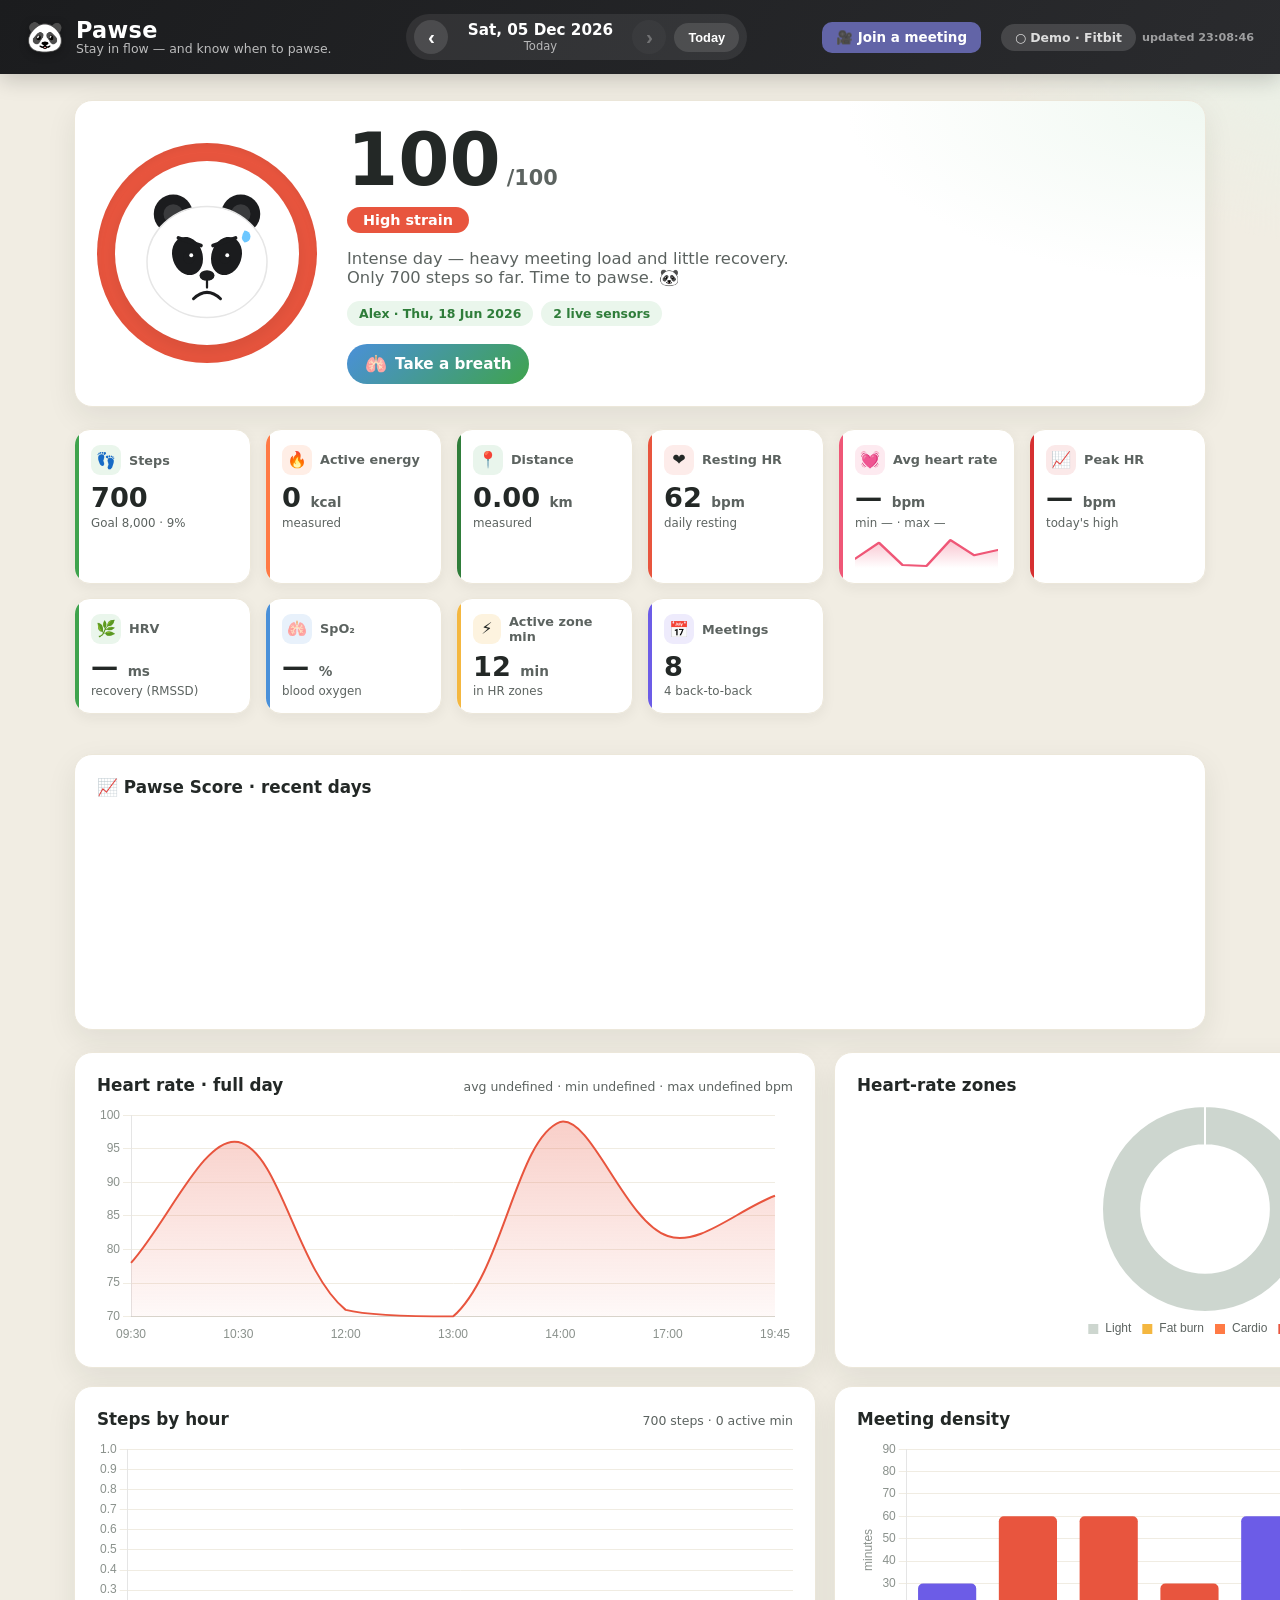
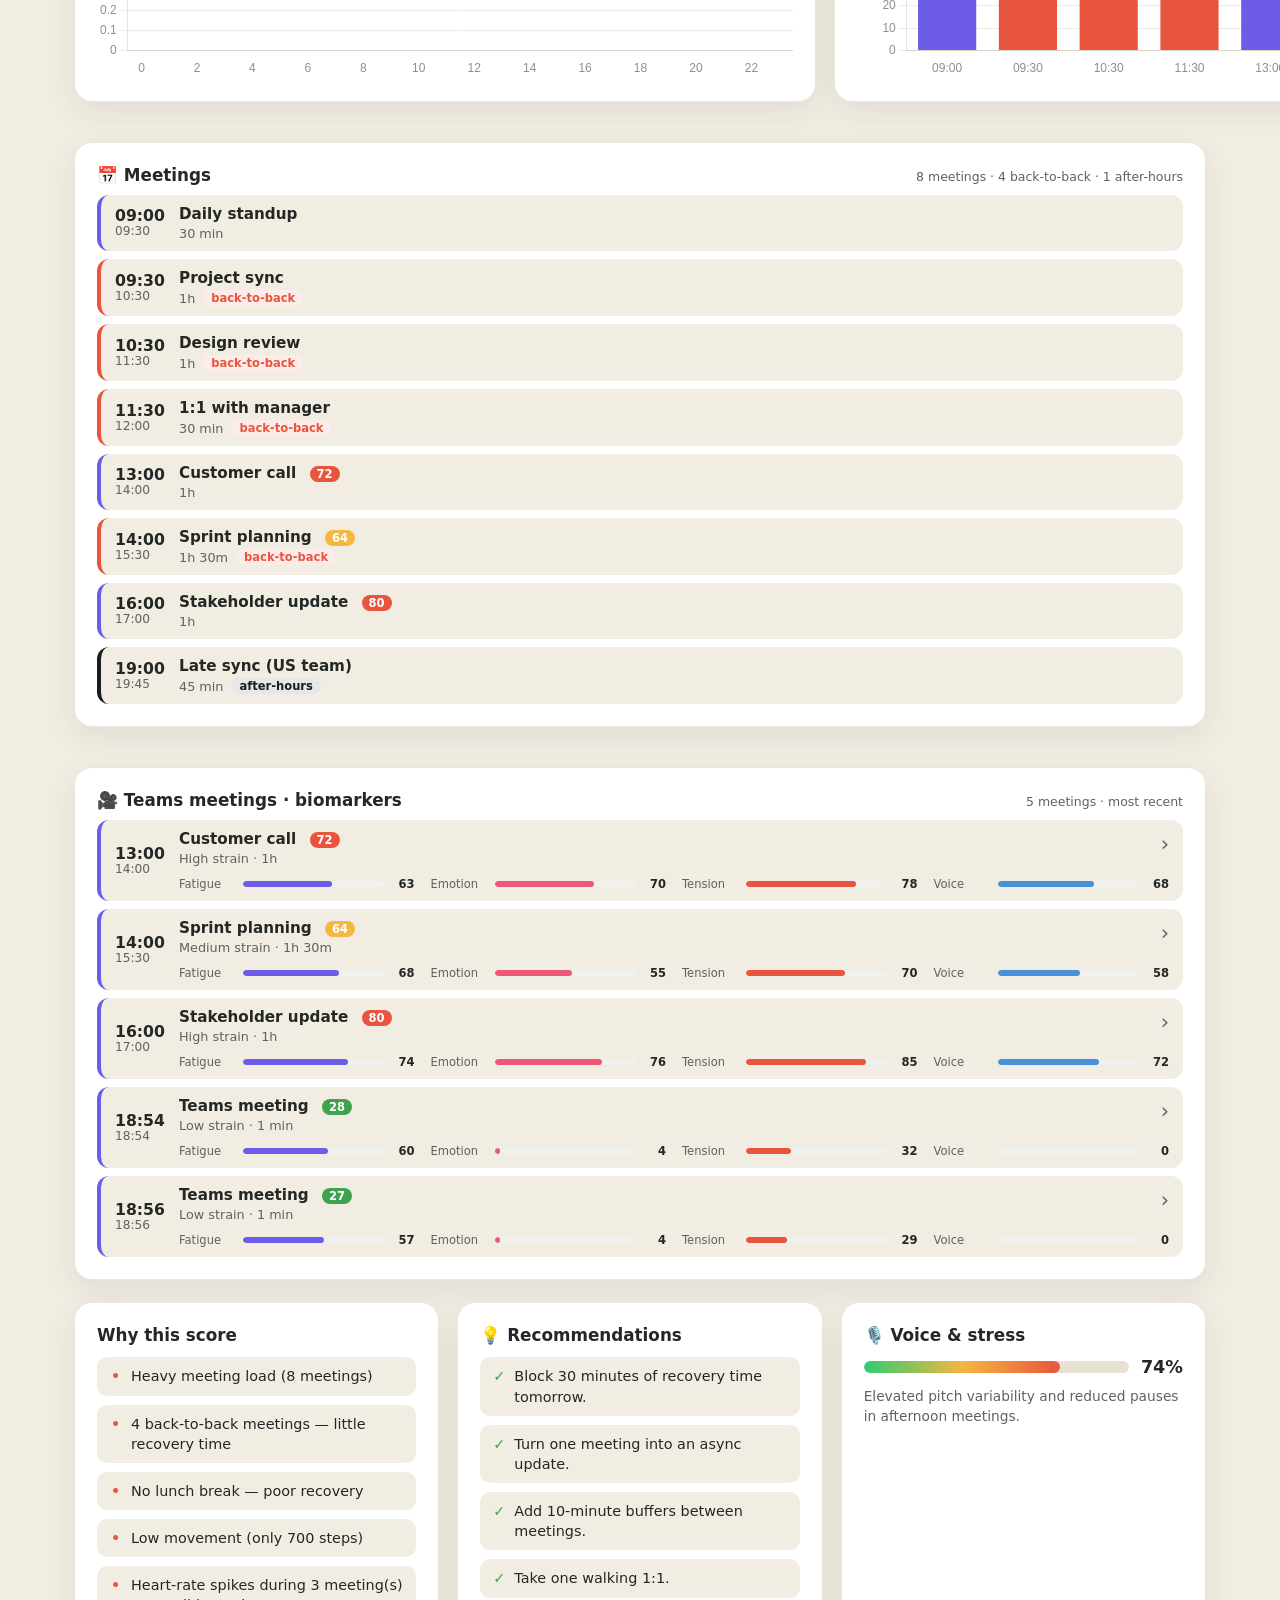
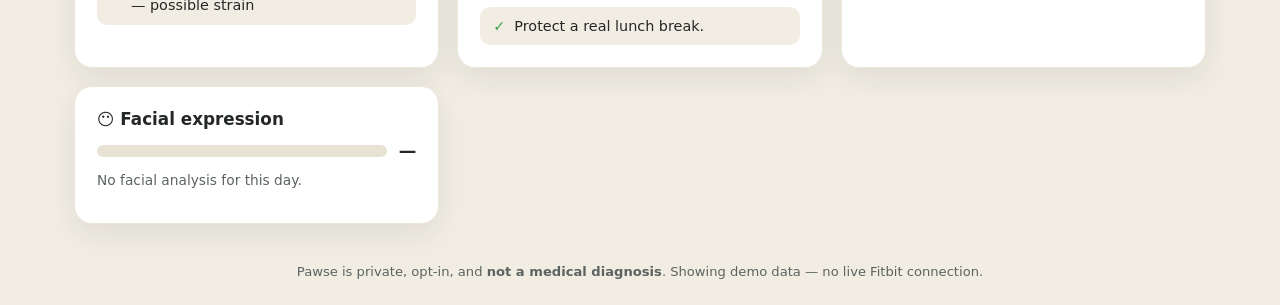
==== commit d17400c2: "Merge branch 'main' of https://github.com/henrik-ra/Pawse into teams-video-recording # Conflicts: #	" ====
--- a/app/index.html
+++ b/app/index.html
@@ -29,7 +29,10 @@
     </nav>
 
     <a class="join-link" href="meeting.html" title="Open the Teams-style meeting">🎥 Join a meeting</a>
-    <span class="mode demo" id="mode">○ Demo data</span>
+    <div class="status">
+      <span class="mode demo" id="mode">○ Demo data</span>
+      <span class="updated" id="updated" hidden></span>
+    </div>
   </header>
 
   <main class="page">
@@ -88,6 +91,11 @@
           <span class="chip" id="chipUser">—</span>
           <span class="chip" id="chipSensors">— sensors live</span>
         </div>
+        <div class="hero-actions">
+          <button class="breathe-btn" id="breatheBtn" type="button">
+            <span class="breathe-ico">🫁</span> Take a breath
+          </button>
+        </div>
       </div>
     </section>
 
@@ -194,7 +202,7 @@
 
     <footer class="disclaimer">
       Pawse is private, opt-in, and <strong>not a medical diagnosis</strong>.
-      Sensor data is read live from Google Health (Fitbit).
+      <span id="sensor-source">Sensor data is read live from your wearable.</span>
     </footer>
   </main>
 
@@ -206,6 +214,19 @@
     </div>
   </div>
 
+  <!-- Breathing exercise overlay -->
+  <div class="breath-overlay" id="breathOverlay" hidden>
+    <div class="breath-stage">
+      <div class="breath-ring">
+        <div class="breath-circle" id="breathCircle"></div>
+        <span class="breath-phase" id="breathPhase">Breathe in…</span>
+      </div>
+      <p class="breath-count" id="breathCount">Breath 1 of 4</p>
+      <button class="breath-done" id="breathDone" type="button">Done</button>
+      <p class="breath-hint">Follow the circle · tap outside to close</p>
+    </div>
+  </div>
+
   <!-- Loading overlay (shown while fetching a day) -->
   <div class="loading" id="loading" hidden>
     <div class="loading-panda">🐼</div>
--- a/app/style.css
+++ b/app/style.css
@@ -101,6 +101,18 @@
 .mode.live { background: rgba(46, 204, 113, 0.18); color: #5be59a; }
 .mode.demo { background: rgba(255, 255, 255, 0.14); color: #ddd; }
 
+.status {
+  display: flex;
+  align-items: center;
+  gap: 6px;
+}
+.updated {
+  font-size: 0.7rem;
+  font-weight: 600;
+  color: rgba(255, 255, 255, 0.55);
+  white-space: nowrap;
+}
+
 /* ===== Layout ===== */
 .page {
   max-width: 1180px;
@@ -333,6 +345,59 @@
   background: var(--bg-2); color: var(--ink-soft); font-weight: 600;
 }
 
+/* ===== Breathing exercise ===== */
+.hero-actions { margin-top: 14px; }
+.breathe-btn {
+  display: inline-flex; align-items: center; gap: 8px;
+  padding: 10px 18px; border: none; border-radius: 999px; cursor: pointer;
+  font: 600 0.95rem "Segoe UI", system-ui, sans-serif;
+  color: #1f6f43; background: #e9f7ee;
+  transition: transform .15s ease, box-shadow .2s ease, background .2s ease;
+}
+.breathe-btn:hover { transform: translateY(-1px); box-shadow: 0 6px 18px rgba(63, 163, 77, .25); }
+.breathe-btn .breathe-ico { font-size: 1.1rem; }
+.breathe-btn.urgent {
+  color: #fff; background: linear-gradient(135deg, #4a90d9, #3fa34d);
+  animation: breathePulse 2.6s ease-in-out infinite;
+}
+@keyframes breathePulse {
+  0%, 100% { box-shadow: 0 0 0 0 rgba(74, 144, 217, .35); }
+  50% { box-shadow: 0 0 0 12px rgba(74, 144, 217, 0); }
+}
+
+.breath-overlay {
+  position: fixed; inset: 0; z-index: 60;
+  display: flex; align-items: center; justify-content: center;
+  background: radial-gradient(120% 120% at 50% 38%, rgba(28, 40, 60, .72), rgba(16, 24, 36, .9));
+  -webkit-backdrop-filter: blur(6px); backdrop-filter: blur(6px);
+}
+.breath-overlay[hidden] { display: none; }
+.breath-stage { text-align: center; color: #f3f6f8; user-select: none; }
+.breath-ring {
+  position: relative; width: 260px; height: 260px; margin: 0 auto 6px;
+  display: flex; align-items: center; justify-content: center;
+}
+.breath-circle {
+  position: absolute; width: 230px; height: 230px; border-radius: 50%;
+  background: radial-gradient(circle at 50% 38%, rgba(120, 200, 160, .55), rgba(74, 144, 217, .40));
+  box-shadow: 0 0 60px rgba(120, 200, 160, .45), inset 0 0 40px rgba(255, 255, 255, .18);
+  transform: scale(0.5);
+  transition: transform var(--bdur, 4s) ease-in-out;
+}
+.breath-phase {
+  position: relative; z-index: 1;
+  font: 600 1.5rem "Segoe UI", system-ui, sans-serif;
+  letter-spacing: .3px; text-shadow: 0 1px 8px rgba(0, 0, 0, .3);
+}
+.breath-count { margin: 6px 0 2px; font-size: 1rem; opacity: .85; }
+.breath-hint { margin: 4px 0 0; font-size: .8rem; opacity: .55; }
+.breath-done {
+  margin-top: 14px; padding: 9px 22px; border: 1.5px solid rgba(255, 255, 255, .5);
+  border-radius: 999px; background: transparent; color: #fff; cursor: pointer;
+  font: 600 .9rem "Segoe UI", system-ui, sans-serif; transition: background .2s ease;
+}
+.breath-done:hover { background: rgba(255, 255, 255, .14); }
+
 /* ===== Footer / disclaimer ===== */
 .disclaimer {
   text-align: center;
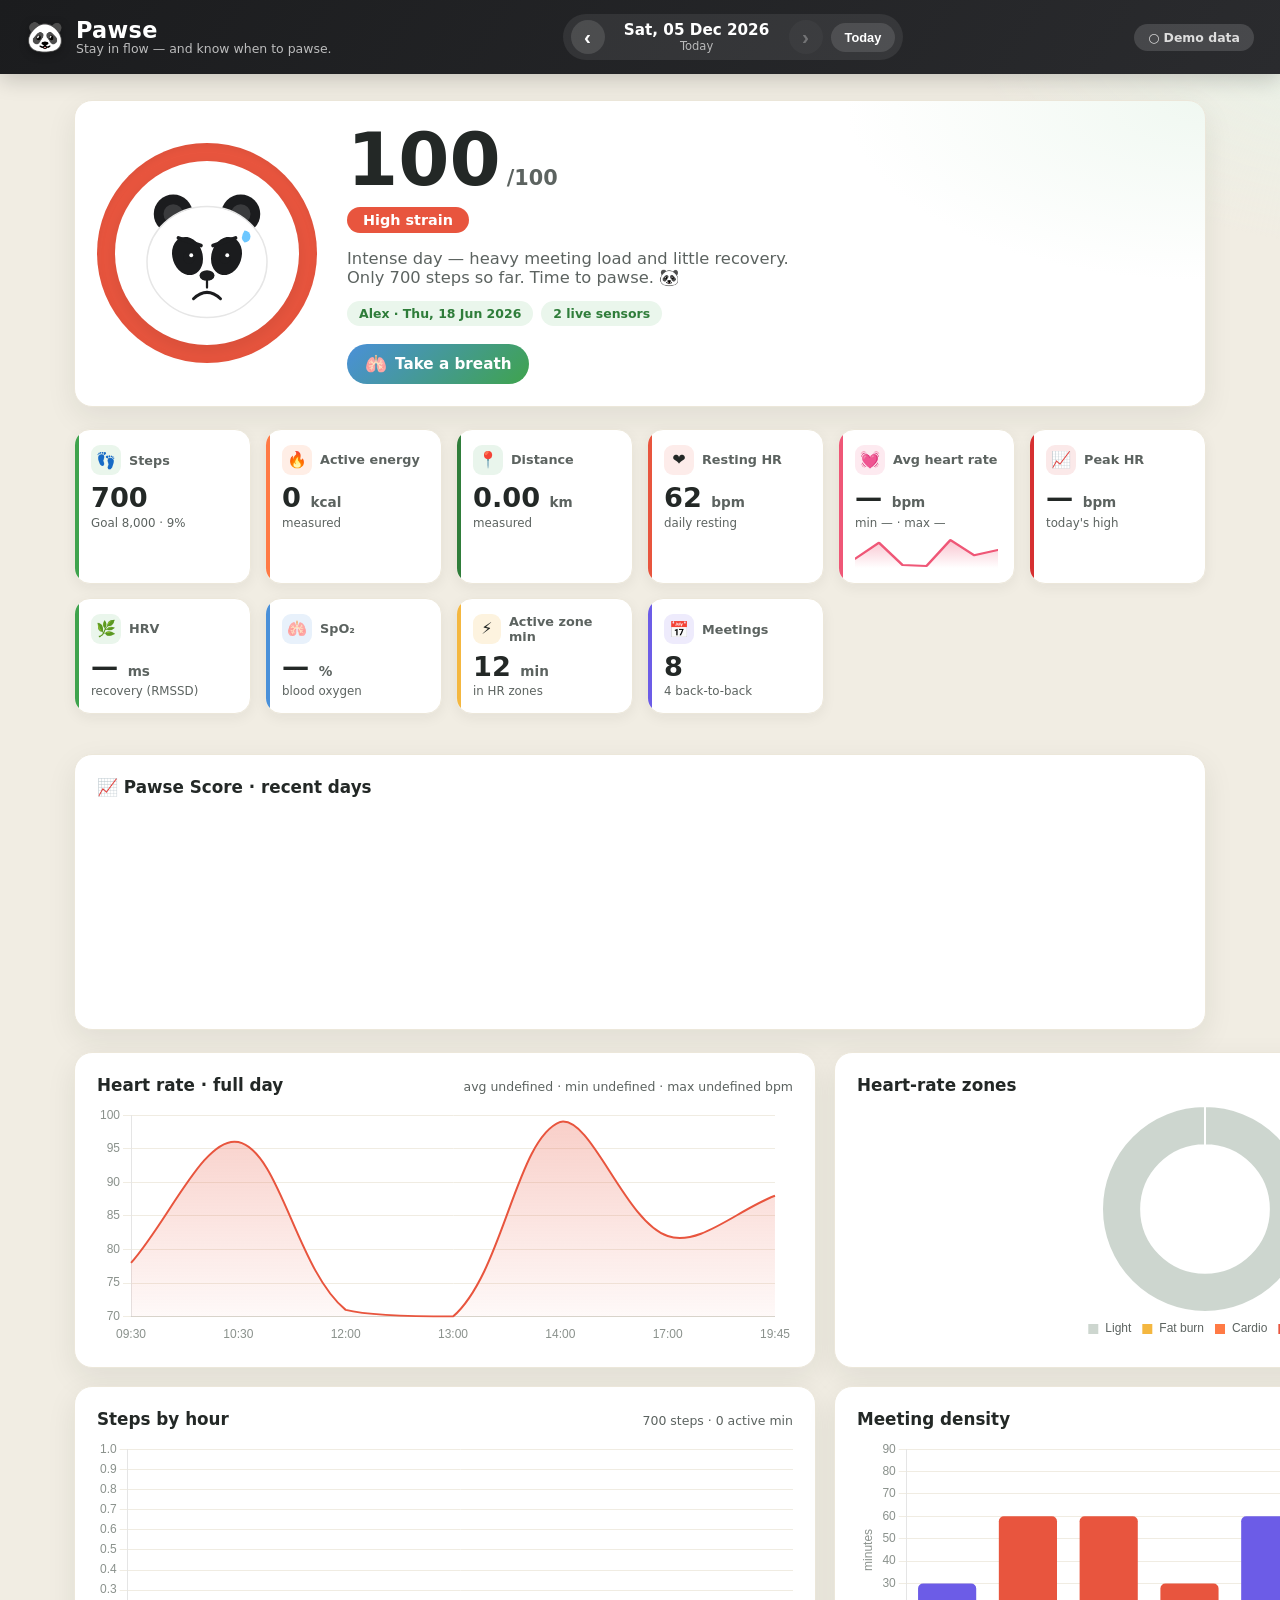
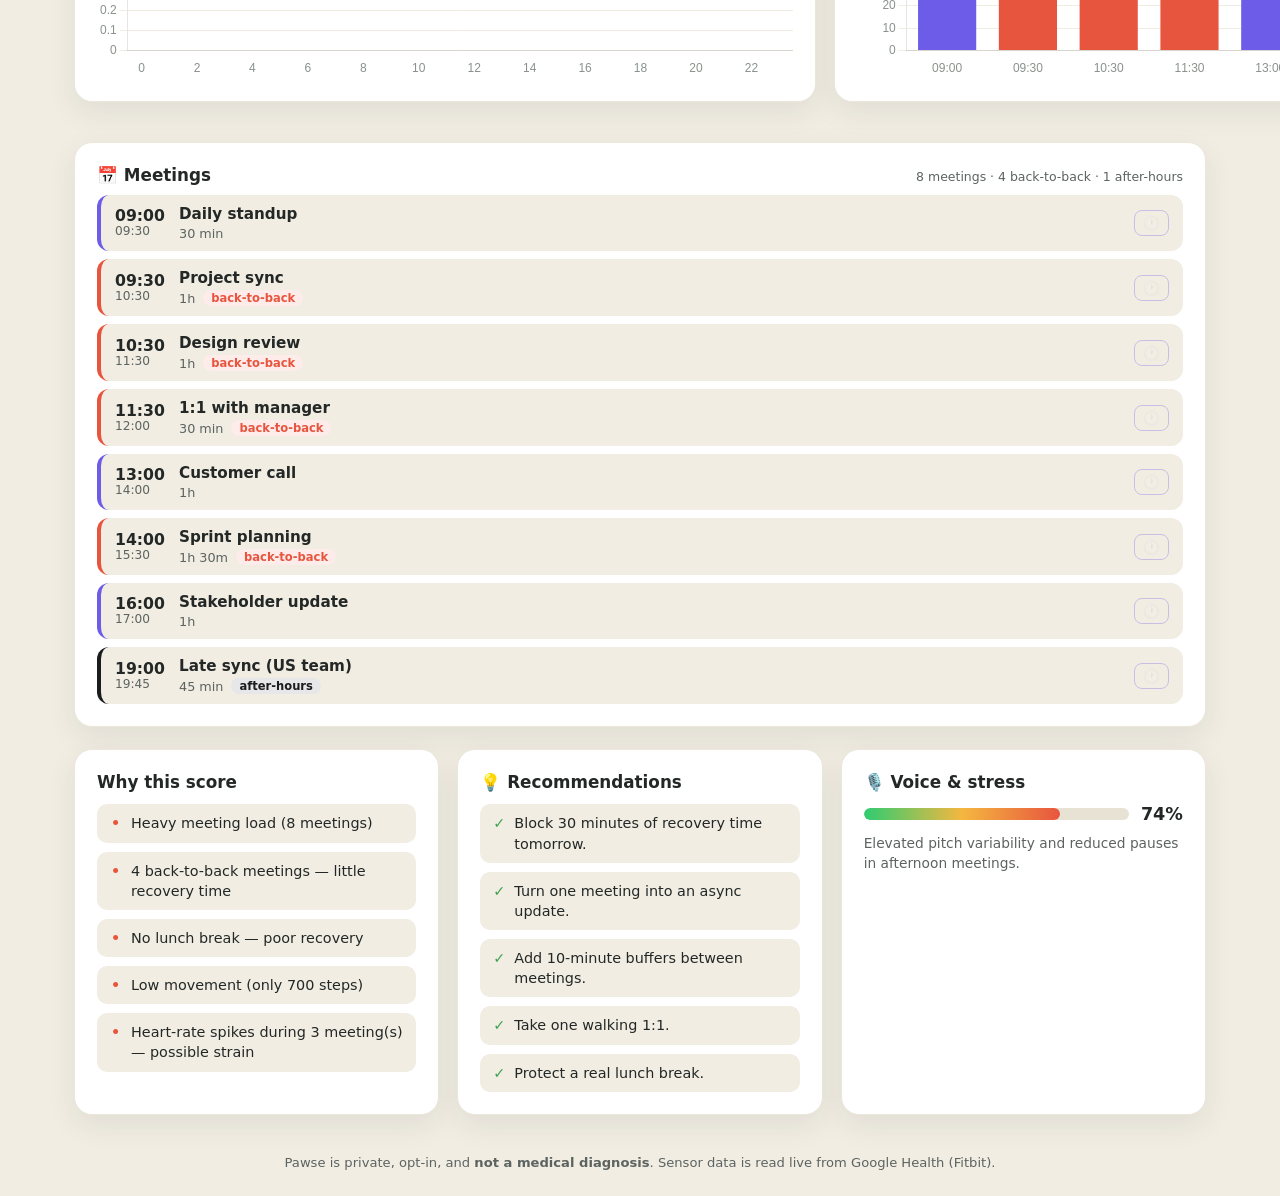
==== commit a4cabc85: "feat: add Smart Meeting Timing — Outlook calendar reschedule integration Add Microsoft Entra ID auth" ====
--- a/app/index.html
+++ b/app/index.html
@@ -28,11 +28,7 @@
       <button class="daynav-today" id="todayBtn">Today</button>
     </nav>
 
-    <a class="join-link" href="meeting.html" title="Open the Teams-style meeting">🎥 Join a meeting</a>
-    <div class="status">
-      <span class="mode demo" id="mode">○ Demo data</span>
-      <span class="updated" id="updated" hidden></span>
-    </div>
+    <span class="mode demo" id="mode">○ Demo data</span>
   </header>
 
   <main class="page">
@@ -157,17 +153,6 @@
       </article>
     </section>
 
-    <!-- ===== Teams meeting biomarkers (Pawse app) ===== -->
-    <section class="schedule">
-      <article class="card schedule-card">
-        <header class="chart-head">
-          <h3>🎥 Teams meetings · biomarkers</h3>
-          <span class="chart-sub" id="teamsSub"></span>
-        </header>
-        <ul class="meeting-list teams-list" id="teamsSessions"><!-- filled by app.js --></ul>
-      </article>
-    </section>
-
     <!-- ===== Insights ===== -->
     <section class="insights">
       <article class="card insight-card">
@@ -188,31 +173,13 @@
         </div>
         <p class="voice-note" id="voiceNote">—</p>
       </article>
-
-      <article class="card insight-card face-card">
-        <h3>😶 Facial expression</h3>
-        <div class="voice-meter">
-          <div class="voice-bar"><span id="faceFill"></span></div>
-          <div class="voice-val" id="faceVal">—</div>
-        </div>
-        <p class="voice-note" id="faceNote">—</p>
-        <div class="face-emotions" id="faceEmotions"></div>
-      </article>
     </section>
 
     <footer class="disclaimer">
       Pawse is private, opt-in, and <strong>not a medical diagnosis</strong>.
-      <span id="sensor-source">Sensor data is read live from your wearable.</span>
+      Sensor data is read live from Google Health (Fitbit).
     </footer>
   </main>
-
-  <!-- ===== Meeting detail modal (biomarkers + reasons + actions) ===== -->
-  <div class="modal-backdrop" id="meetingModal" hidden>
-    <div class="modal-card" role="dialog" aria-modal="true" aria-label="Meeting details">
-      <button class="modal-close" id="modalClose" aria-label="Close">×</button>
-      <div id="modalBody"><!-- filled by app.js --></div>
-    </div>
-  </div>
 
   <!-- Breathing exercise overlay -->
   <div class="breath-overlay" id="breathOverlay" hidden>
@@ -227,6 +194,14 @@
     </div>
   </div>
 
+  <!-- Smart Meeting Timing overlay -->
+  <div class="smt-overlay" id="smartTimingOverlay" hidden>
+    <div class="smt-stage">
+      <button class="smt-close" onclick="closeSmartTiming()" title="Close">&times;</button>
+      <div id="smartTimingContent"></div>
+    </div>
+  </div>
+
   <!-- Loading overlay (shown while fetching a day) -->
   <div class="loading" id="loading" hidden>
     <div class="loading-panda">🐼</div>
--- a/app/style.css
+++ b/app/style.css
@@ -101,18 +101,6 @@
 .mode.live { background: rgba(46, 204, 113, 0.18); color: #5be59a; }
 .mode.demo { background: rgba(255, 255, 255, 0.14); color: #ddd; }
 
-.status {
-  display: flex;
-  align-items: center;
-  gap: 6px;
-}
-.updated {
-  font-size: 0.7rem;
-  font-weight: 600;
-  color: rgba(255, 255, 255, 0.55);
-  white-space: nowrap;
-}
-
 /* ===== Layout ===== */
 .page {
   max-width: 1180px;
@@ -339,11 +327,6 @@
 }
 .voice-val { font-weight: 800; font-size: 1.1rem; }
 .voice-note { margin: 0; color: var(--ink-soft); font-size: 0.86rem; line-height: 1.45; }
-.face-emotions { display: flex; flex-wrap: wrap; gap: 6px; margin-top: 10px; }
-.emo-chip {
-  font-size: 0.76rem; padding: 3px 9px; border-radius: 999px;
-  background: var(--bg-2); color: var(--ink-soft); font-weight: 600;
-}
 
 /* ===== Breathing exercise ===== */
 .hero-actions { margin-top: 14px; }
@@ -422,6 +405,106 @@
 .loading-panda { font-size: 3.4rem; animation: spinwobble 1.1s ease-in-out infinite; }
 .loading-text { font-weight: 700; color: var(--ink-soft); }
 
+/* ---- Smart Meeting Timing (SMT) UI ---- */
+.m-action.smt-trigger {
+  background: none;
+  border: 1.5px solid var(--accent);
+  border-radius: 8px;
+  padding: 4px 8px;
+  font-size: 0.85rem;
+  cursor: pointer;
+  opacity: 0.7;
+  transition: opacity 0.2s, background 0.2s;
+  margin-left: auto;
+  flex-shrink: 0;
+}
+.m-action.smt-trigger:hover { opacity: 1; background: rgba(108,92,231,0.08); }
+.m-action.smt-trigger:disabled { opacity: 0.3; cursor: default; }
+
+.meeting-row { display: flex; align-items: center; }
+
+.smt-overlay {
+  position: fixed; inset: 0;
+  background: rgba(27,28,30,0.55);
+  display: flex; align-items: center; justify-content: center;
+  z-index: 100;
+  animation: fadeIn 0.2s;
+}
+.smt-overlay[hidden] { display: none; }
+
+.smt-stage {
+  background: var(--card);
+  border-radius: var(--radius);
+  box-shadow: var(--shadow);
+  padding: 2rem 2.2rem;
+  max-width: 460px;
+  width: 90vw;
+  position: relative;
+  animation: slideUp 0.25s ease-out;
+}
+
+.smt-close {
+  position: absolute; top: 12px; right: 16px;
+  background: none; border: none;
+  font-size: 1.5rem; cursor: pointer; color: var(--ink-soft);
+}
+
+.smt-stage h3 { margin: 0 0 0.6rem; font-size: 1.1rem; }
+.smt-title { color: var(--ink-soft); font-size: 0.9rem; margin-bottom: 1rem; }
+
+.smt-notice {
+  background: #fff3cd;
+  border: 1px solid #f4b740;
+  border-radius: 8px;
+  padding: 0.6rem 0.9rem;
+  font-size: 0.85rem;
+  margin-bottom: 1rem;
+}
+
+.smt-slots { list-style: none; padding: 0; margin: 0 0 1rem; }
+.smt-slot {
+  display: flex; align-items: center; gap: 0.7rem;
+  padding: 0.7rem 0.8rem;
+  border: 1px solid var(--line);
+  border-radius: 10px;
+  margin-bottom: 0.5rem;
+  transition: border-color 0.2s;
+}
+.smt-slot:hover { border-color: var(--accent); }
+.smt-slot-time { font-weight: 600; min-width: 100px; }
+.smt-slot-meta { color: var(--ink-soft); font-size: 0.82rem; flex: 1; }
+
+.smt-btn {
+  border: none; border-radius: 8px;
+  padding: 0.5rem 1.1rem;
+  font-size: 0.88rem; font-weight: 600;
+  cursor: pointer; transition: background 0.2s;
+}
+.smt-btn.smt-select { background: var(--accent); color: #fff; }
+.smt-btn.smt-select:hover { background: #5a4bd4; }
+.smt-btn.smt-confirm { background: var(--bamboo); color: #fff; }
+.smt-btn.smt-confirm:hover { background: var(--bamboo-dark); }
+.smt-btn.smt-keep { background: var(--bg-2); color: var(--ink); }
+.smt-btn.smt-keep:hover { background: var(--line); }
+
+.smt-actions { display: flex; gap: 0.7rem; margin-top: 1rem; }
+.smt-confirm-text { line-height: 1.5; margin-bottom: 0.5rem; }
+.smt-loading { text-align: center; padding: 2rem; color: var(--ink-soft); }
+.smt-error { color: var(--bad); padding: 1rem 0; }
+.smt-error p { margin: 0 0 0.5rem; }
+.smt-success { text-align: center; padding: 1rem 0; }
+.smt-success h3 { color: var(--bamboo); }
+.smt-empty { color: var(--ink-soft); font-style: italic; }
+
+@keyframes slideUp {
+  from { transform: translateY(20px); opacity: 0; }
+  to { transform: translateY(0); opacity: 1; }
+}
+@keyframes fadeIn {
+  from { opacity: 0; }
+  to { opacity: 1; }
+}
+
 /* ===== Animations ===== */
 @keyframes bob { 0%,100% { transform: translateY(0); } 50% { transform: translateY(-6px); } }
 @keyframes rise { from { opacity: 0; transform: translateY(10px); } to { opacity: 1; transform: translateY(0); } }
@@ -447,131 +530,3 @@
   .hero-summary { margin-left: auto; margin-right: auto; }
   .hero-meta { justify-content: center; }
 }
-
-/* ===== Teams meeting biomarkers (Pawse app) ===== */
-.distress-chip {
-  display: inline-block;
-  min-width: 24px;
-  text-align: center;
-  color: #fff;
-  font-size: 0.72rem;
-  font-weight: 800;
-  border-radius: 8px;
-  padding: 1px 7px;
-  margin-left: 8px;
-  vertical-align: middle;
-}
-.teams-row .m-main { width: 100%; }
-.bm-grid {
-  display: grid;
-  grid-template-columns: repeat(auto-fit, minmax(150px, 1fr));
-  gap: 6px 16px;
-  margin-top: 8px;
-}
-.bm {
-  display: flex;
-  align-items: center;
-  gap: 8px;
-  font-size: 0.72rem;
-  color: var(--ink-soft);
-}
-.bm-label { width: 56px; }
-.bm-bar {
-  flex: 1;
-  height: 6px;
-  border-radius: 4px;
-  background: #eef1ee;
-  overflow: hidden;
-}
-.bm-bar i { display: block; height: 100%; border-radius: 4px; }
-.bm-val { width: 22px; text-align: right; font-weight: 700; color: var(--ink); }
-
-/* ===== Clickable meeting rows + detail modal ===== */
-.meeting-row.clickable { cursor: pointer; transition: background 0.15s ease; }
-.meeting-row.clickable:hover { background: #f3f7f4; }
-.teams-row.clickable { position: relative; }
-.teams-row.clickable::after {
-  content: "\203a";
-  position: absolute;
-  right: 14px;
-  top: 12px;
-  color: var(--ink-soft);
-  font-size: 1.3rem;
-}
-
-@keyframes fade { from { opacity: 0; } to { opacity: 1; } }
-
-.modal-backdrop {
-  position: fixed;
-  inset: 0;
-  background: rgba(20, 18, 15, 0.55);
-  display: grid;
-  place-items: center;
-  z-index: 50;
-  padding: 20px;
-  animation: fade 0.2s ease both;
-}
-.modal-backdrop[hidden] { display: none; }
-.modal-card {
-  position: relative;
-  background: var(--card);
-  border-radius: 18px;
-  width: min(560px, 100%);
-  max-height: 88vh;
-  overflow-y: auto;
-  padding: 22px 24px;
-  box-shadow: var(--shadow);
-  animation: rise 0.3s ease both;
-}
-.modal-close {
-  position: absolute;
-  top: 12px;
-  right: 14px;
-  border: none;
-  background: transparent;
-  font-size: 1.5rem;
-  line-height: 1;
-  cursor: pointer;
-  color: var(--ink-soft);
-}
-.modal-close:hover { color: var(--ink); }
-.modal-head { display: flex; justify-content: space-between; align-items: flex-start; gap: 12px; }
-.modal-head h2 { margin: 0; font-size: 1.25rem; }
-.modal-sub { margin: 2px 0 0; font-size: 0.8rem; color: var(--ink-soft); }
-.distress-chip.big { font-size: 1rem; min-width: 40px; padding: 4px 10px; border-radius: 10px; }
-.modal-summary { margin: 12px 0 4px; font-size: 0.9rem; color: var(--ink); }
-.modal-bm { margin: 14px 0 4px; }
-.modal-h3 { margin: 18px 0 8px; font-size: 0.92rem; }
-.why-list { list-style: none; padding: 0; margin: 0; display: grid; gap: 8px; }
-.why-row {
-  display: grid;
-  grid-template-columns: 128px 1fr;
-  gap: 10px;
-  align-items: start;
-  padding: 8px 10px;
-  border-radius: 10px;
-  background: #f6f8f6;
-  font-size: 0.82rem;
-}
-.why-row.why-high { background: #fdecea; }
-.why-row.why-med { background: #fff6e6; }
-.why-mark { font-weight: 700; color: var(--ink); }
-.why-text { color: var(--ink-soft); }
-.action-list { margin: 0; padding-left: 18px; display: grid; gap: 6px; font-size: 0.86rem; color: var(--ink); }
-.action-list li { line-height: 1.35; }
-
-/* Join-a-meeting button in the topbar */
-.join-link {
-  display: inline-flex;
-  align-items: center;
-  gap: 6px;
-  text-decoration: none;
-  background: #6264a7;
-  color: #fff;
-  font-size: 0.84rem;
-  font-weight: 600;
-  padding: 8px 14px;
-  border-radius: 10px;
-  transition: background 0.15s ease;
-}
-.join-link:hover { background: #4f5193; }
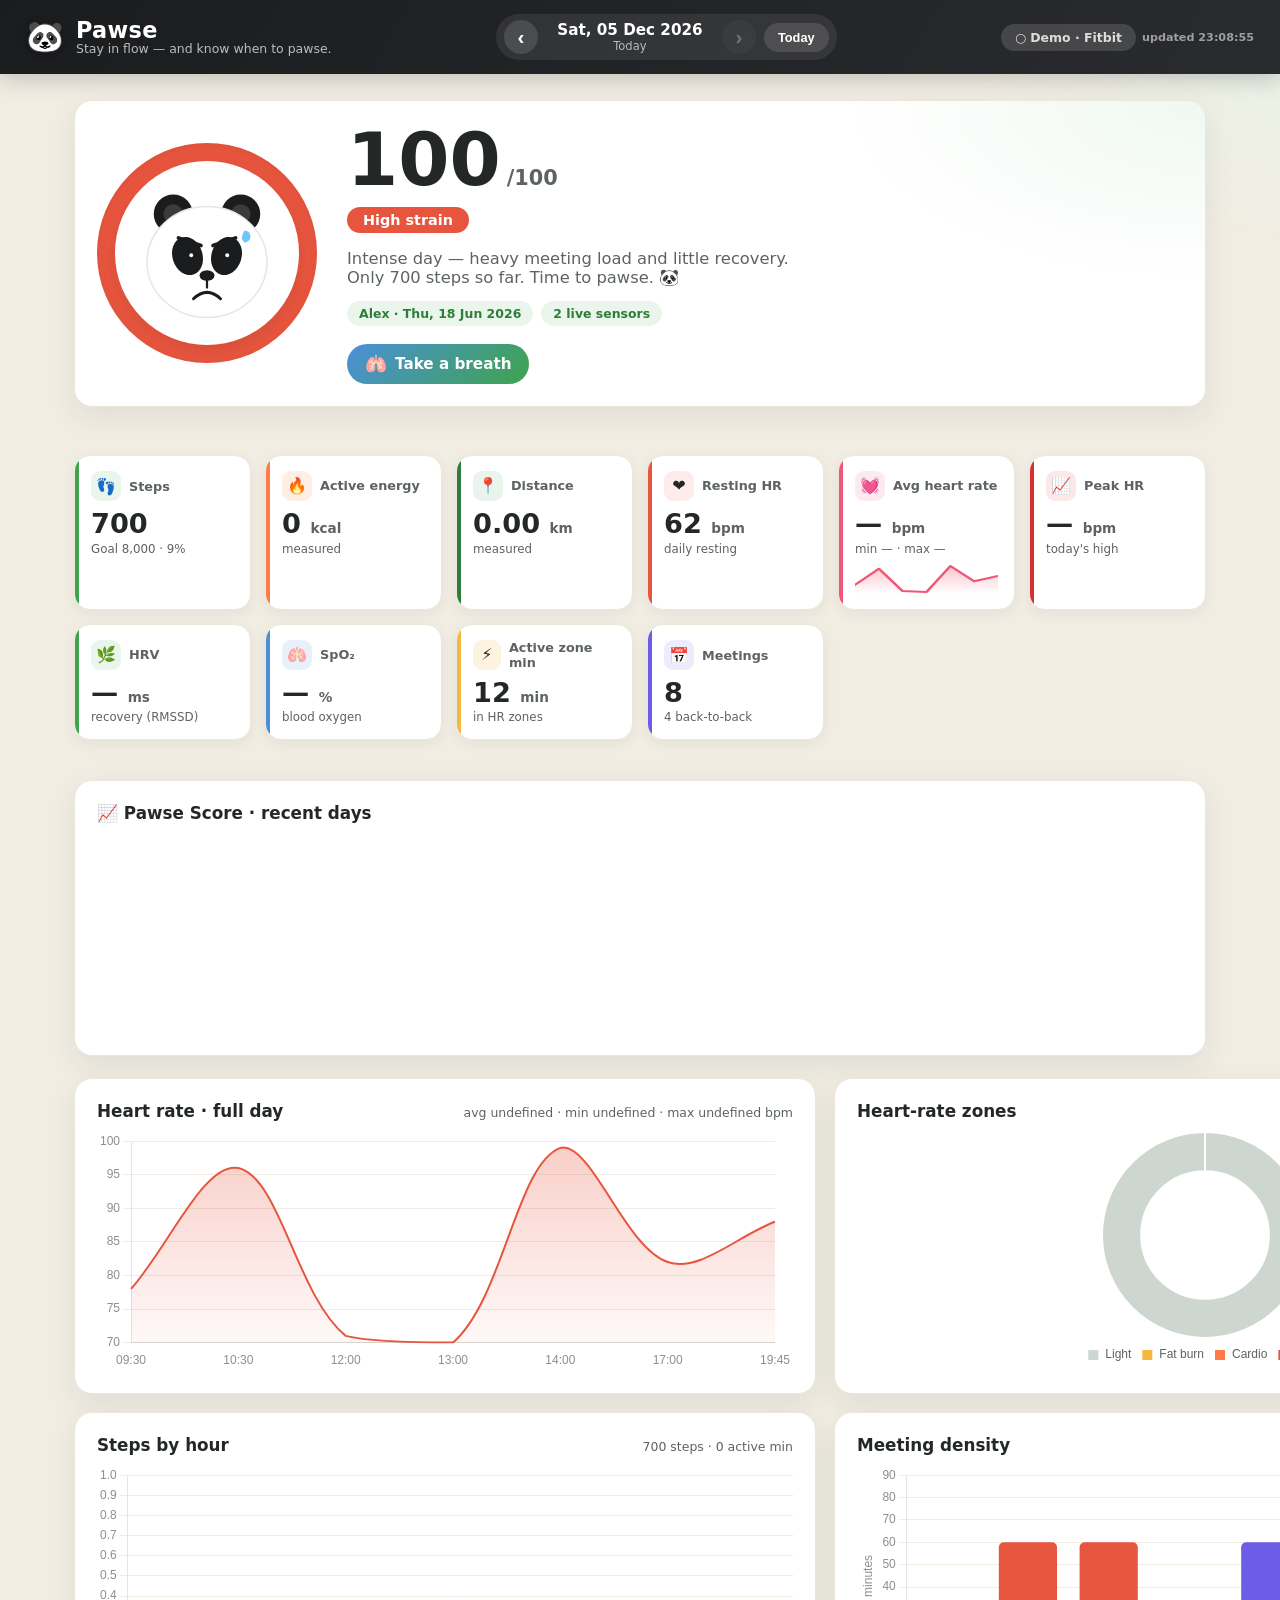
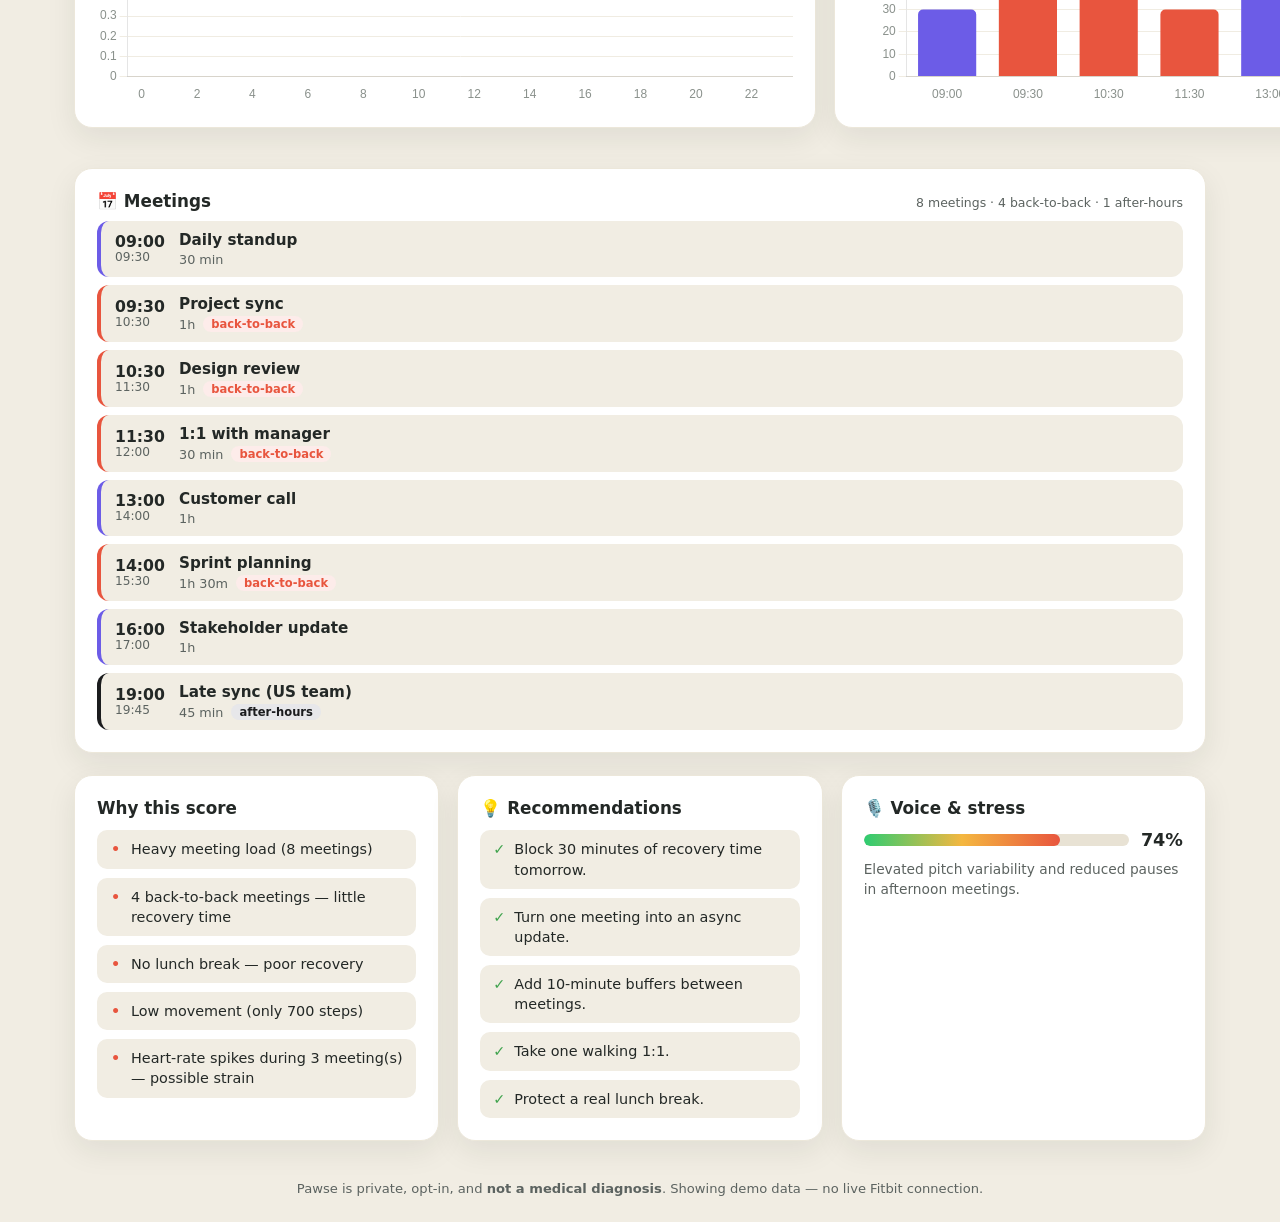
==== commit 4b9fd0f3: "Dashboard: visible 'Rebalance your day' action card (reschedule + protect-focus buttons) New card ca" ====
--- a/app/index.html
+++ b/app/index.html
@@ -28,7 +28,10 @@
       <button class="daynav-today" id="todayBtn">Today</button>
     </nav>
 
-    <span class="mode demo" id="mode">○ Demo data</span>
+    <div class="status">
+      <span class="mode demo" id="mode">○ Demo data</span>
+      <span class="updated" id="updated" hidden></span>
+    </div>
   </header>
 
   <main class="page">
@@ -95,6 +98,17 @@
       </div>
     </section>
 
+    <!-- ===== Rebalance your day (action layer) ===== -->
+    <section class="rebalance-section">
+      <article class="card rebalance-card" id="rebalanceCard" hidden>
+        <header class="rebalance-head">
+          <h3>⚡ Rebalance your day</h3>
+          <span class="rebalance-sub" id="rebalanceSub"></span>
+        </header>
+        <ul class="rebalance-list" id="rebalanceList"><!-- filled by app.js --></ul>
+      </article>
+    </section>
+
     <!-- ===== KPI tiles ===== -->
     <section class="tiles" id="tiles"><!-- filled by app.js --></section>
 
@@ -177,7 +191,7 @@
 
     <footer class="disclaimer">
       Pawse is private, opt-in, and <strong>not a medical diagnosis</strong>.
-      Sensor data is read live from Google Health (Fitbit).
+      <span id="sensor-source">Sensor data is read live from your wearable.</span>
     </footer>
   </main>
 
@@ -194,14 +208,6 @@
     </div>
   </div>
 
-  <!-- Smart Meeting Timing overlay -->
-  <div class="smt-overlay" id="smartTimingOverlay" hidden>
-    <div class="smt-stage">
-      <button class="smt-close" onclick="closeSmartTiming()" title="Close">&times;</button>
-      <div id="smartTimingContent"></div>
-    </div>
-  </div>
-
   <!-- Loading overlay (shown while fetching a day) -->
   <div class="loading" id="loading" hidden>
     <div class="loading-panda">🐼</div>
--- a/app/style.css
+++ b/app/style.css
@@ -17,6 +17,44 @@
   --radius: 18px;
 }
 
+/* ===== Rebalance your day (action layer) ===== */
+.rebalance-section { margin: 0 0 4px; }
+.rebalance-card {
+  background: var(--card);
+  border-radius: var(--radius);
+  box-shadow: var(--shadow);
+  padding: 18px 20px;
+  border-left: 5px solid var(--bamboo);
+}
+.rebalance-head {
+  display: flex; align-items: baseline; justify-content: space-between;
+  gap: 12px; margin-bottom: 12px;
+}
+.rebalance-head h3 { margin: 0; font-size: 1.05rem; }
+.rebalance-sub { font-size: 0.8rem; color: var(--ink-soft); white-space: nowrap; }
+.rebalance-list { list-style: none; margin: 0; padding: 0; display: flex; flex-direction: column; gap: 10px; }
+.rebalance-item {
+  display: flex; align-items: center; gap: 14px;
+  padding: 12px 14px; border-radius: 14px;
+  background: #f7f5ef; border: 1px solid var(--line);
+}
+.rb-ico { font-size: 1.4rem; flex: 0 0 auto; line-height: 1; }
+.rb-text { display: flex; flex-direction: column; gap: 2px; flex: 1 1 auto; min-width: 0; }
+.rb-title { font-weight: 700; color: var(--ink); }
+.rb-when { font-weight: 600; color: var(--bamboo-dark); margin-left: 6px; font-variant-numeric: tabular-nums; }
+.rb-reason { font-size: 0.85rem; color: var(--ink-soft); }
+.rb-action {
+  flex: 0 0 auto; text-decoration: none; white-space: nowrap;
+  background: var(--bamboo); color: #fff; font-weight: 700; font-size: 0.85rem;
+  padding: 9px 15px; border-radius: 999px;
+  box-shadow: var(--shadow-sm); transition: transform .12s ease, background .12s ease;
+}
+.rb-action:hover { background: var(--bamboo-dark); transform: translateY(-1px); }
+@media (max-width: 560px) {
+  .rebalance-item { flex-wrap: wrap; }
+  .rb-action { width: 100%; text-align: center; }
+}
+
 * { box-sizing: border-box; }
 
 html { scroll-behavior: smooth; }
@@ -100,6 +138,18 @@
 }
 .mode.live { background: rgba(46, 204, 113, 0.18); color: #5be59a; }
 .mode.demo { background: rgba(255, 255, 255, 0.14); color: #ddd; }
+
+.status {
+  display: flex;
+  align-items: center;
+  gap: 6px;
+}
+.updated {
+  font-size: 0.7rem;
+  font-weight: 600;
+  color: rgba(255, 255, 255, 0.55);
+  white-space: nowrap;
+}
 
 /* ===== Layout ===== */
 .page {
@@ -405,106 +455,6 @@
 .loading-panda { font-size: 3.4rem; animation: spinwobble 1.1s ease-in-out infinite; }
 .loading-text { font-weight: 700; color: var(--ink-soft); }
 
-/* ---- Smart Meeting Timing (SMT) UI ---- */
-.m-action.smt-trigger {
-  background: none;
-  border: 1.5px solid var(--accent);
-  border-radius: 8px;
-  padding: 4px 8px;
-  font-size: 0.85rem;
-  cursor: pointer;
-  opacity: 0.7;
-  transition: opacity 0.2s, background 0.2s;
-  margin-left: auto;
-  flex-shrink: 0;
-}
-.m-action.smt-trigger:hover { opacity: 1; background: rgba(108,92,231,0.08); }
-.m-action.smt-trigger:disabled { opacity: 0.3; cursor: default; }
-
-.meeting-row { display: flex; align-items: center; }
-
-.smt-overlay {
-  position: fixed; inset: 0;
-  background: rgba(27,28,30,0.55);
-  display: flex; align-items: center; justify-content: center;
-  z-index: 100;
-  animation: fadeIn 0.2s;
-}
-.smt-overlay[hidden] { display: none; }
-
-.smt-stage {
-  background: var(--card);
-  border-radius: var(--radius);
-  box-shadow: var(--shadow);
-  padding: 2rem 2.2rem;
-  max-width: 460px;
-  width: 90vw;
-  position: relative;
-  animation: slideUp 0.25s ease-out;
-}
-
-.smt-close {
-  position: absolute; top: 12px; right: 16px;
-  background: none; border: none;
-  font-size: 1.5rem; cursor: pointer; color: var(--ink-soft);
-}
-
-.smt-stage h3 { margin: 0 0 0.6rem; font-size: 1.1rem; }
-.smt-title { color: var(--ink-soft); font-size: 0.9rem; margin-bottom: 1rem; }
-
-.smt-notice {
-  background: #fff3cd;
-  border: 1px solid #f4b740;
-  border-radius: 8px;
-  padding: 0.6rem 0.9rem;
-  font-size: 0.85rem;
-  margin-bottom: 1rem;
-}
-
-.smt-slots { list-style: none; padding: 0; margin: 0 0 1rem; }
-.smt-slot {
-  display: flex; align-items: center; gap: 0.7rem;
-  padding: 0.7rem 0.8rem;
-  border: 1px solid var(--line);
-  border-radius: 10px;
-  margin-bottom: 0.5rem;
-  transition: border-color 0.2s;
-}
-.smt-slot:hover { border-color: var(--accent); }
-.smt-slot-time { font-weight: 600; min-width: 100px; }
-.smt-slot-meta { color: var(--ink-soft); font-size: 0.82rem; flex: 1; }
-
-.smt-btn {
-  border: none; border-radius: 8px;
-  padding: 0.5rem 1.1rem;
-  font-size: 0.88rem; font-weight: 600;
-  cursor: pointer; transition: background 0.2s;
-}
-.smt-btn.smt-select { background: var(--accent); color: #fff; }
-.smt-btn.smt-select:hover { background: #5a4bd4; }
-.smt-btn.smt-confirm { background: var(--bamboo); color: #fff; }
-.smt-btn.smt-confirm:hover { background: var(--bamboo-dark); }
-.smt-btn.smt-keep { background: var(--bg-2); color: var(--ink); }
-.smt-btn.smt-keep:hover { background: var(--line); }
-
-.smt-actions { display: flex; gap: 0.7rem; margin-top: 1rem; }
-.smt-confirm-text { line-height: 1.5; margin-bottom: 0.5rem; }
-.smt-loading { text-align: center; padding: 2rem; color: var(--ink-soft); }
-.smt-error { color: var(--bad); padding: 1rem 0; }
-.smt-error p { margin: 0 0 0.5rem; }
-.smt-success { text-align: center; padding: 1rem 0; }
-.smt-success h3 { color: var(--bamboo); }
-.smt-empty { color: var(--ink-soft); font-style: italic; }
-
-@keyframes slideUp {
-  from { transform: translateY(20px); opacity: 0; }
-  to { transform: translateY(0); opacity: 1; }
-}
-@keyframes fadeIn {
-  from { opacity: 0; }
-  to { opacity: 1; }
-}
-
 /* ===== Animations ===== */
 @keyframes bob { 0%,100% { transform: translateY(0); } 50% { transform: translateY(-6px); } }
 @keyframes rise { from { opacity: 0; transform: translateY(10px); } to { opacity: 1; transform: translateY(0); } }
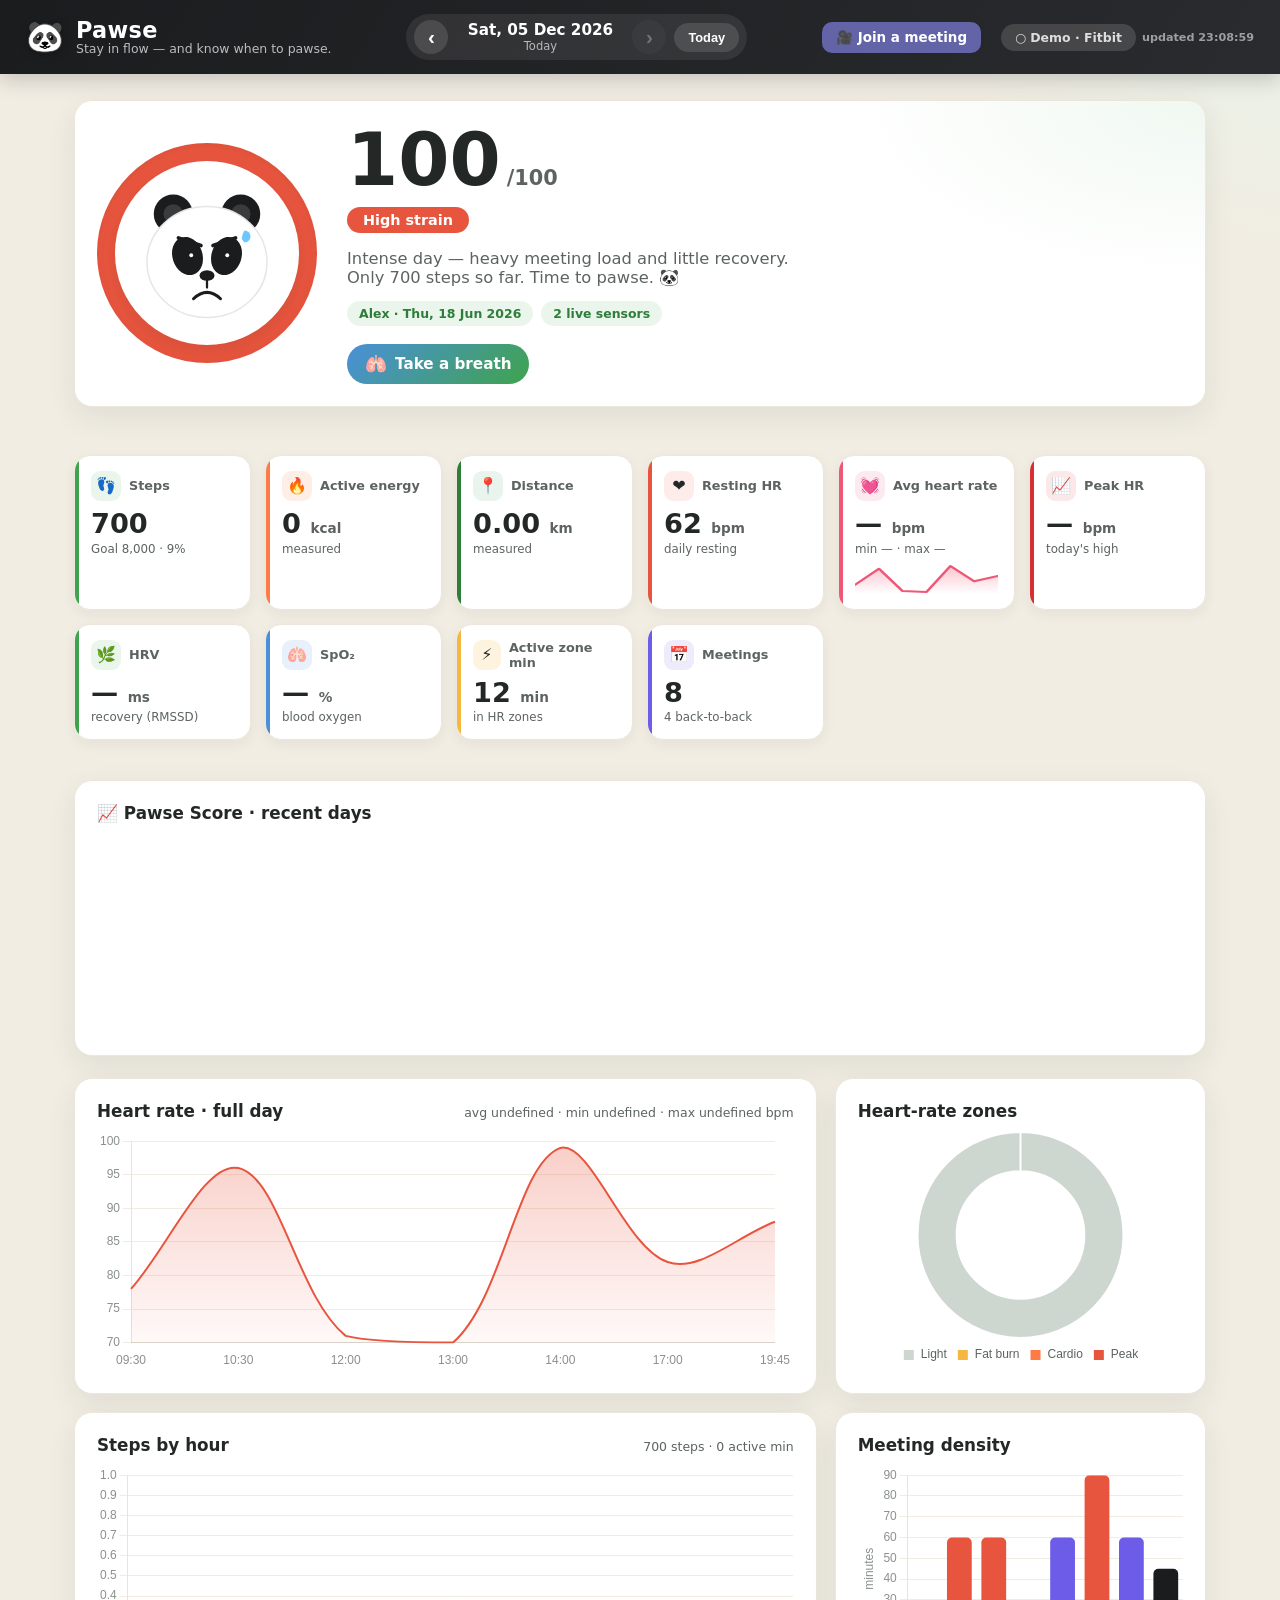
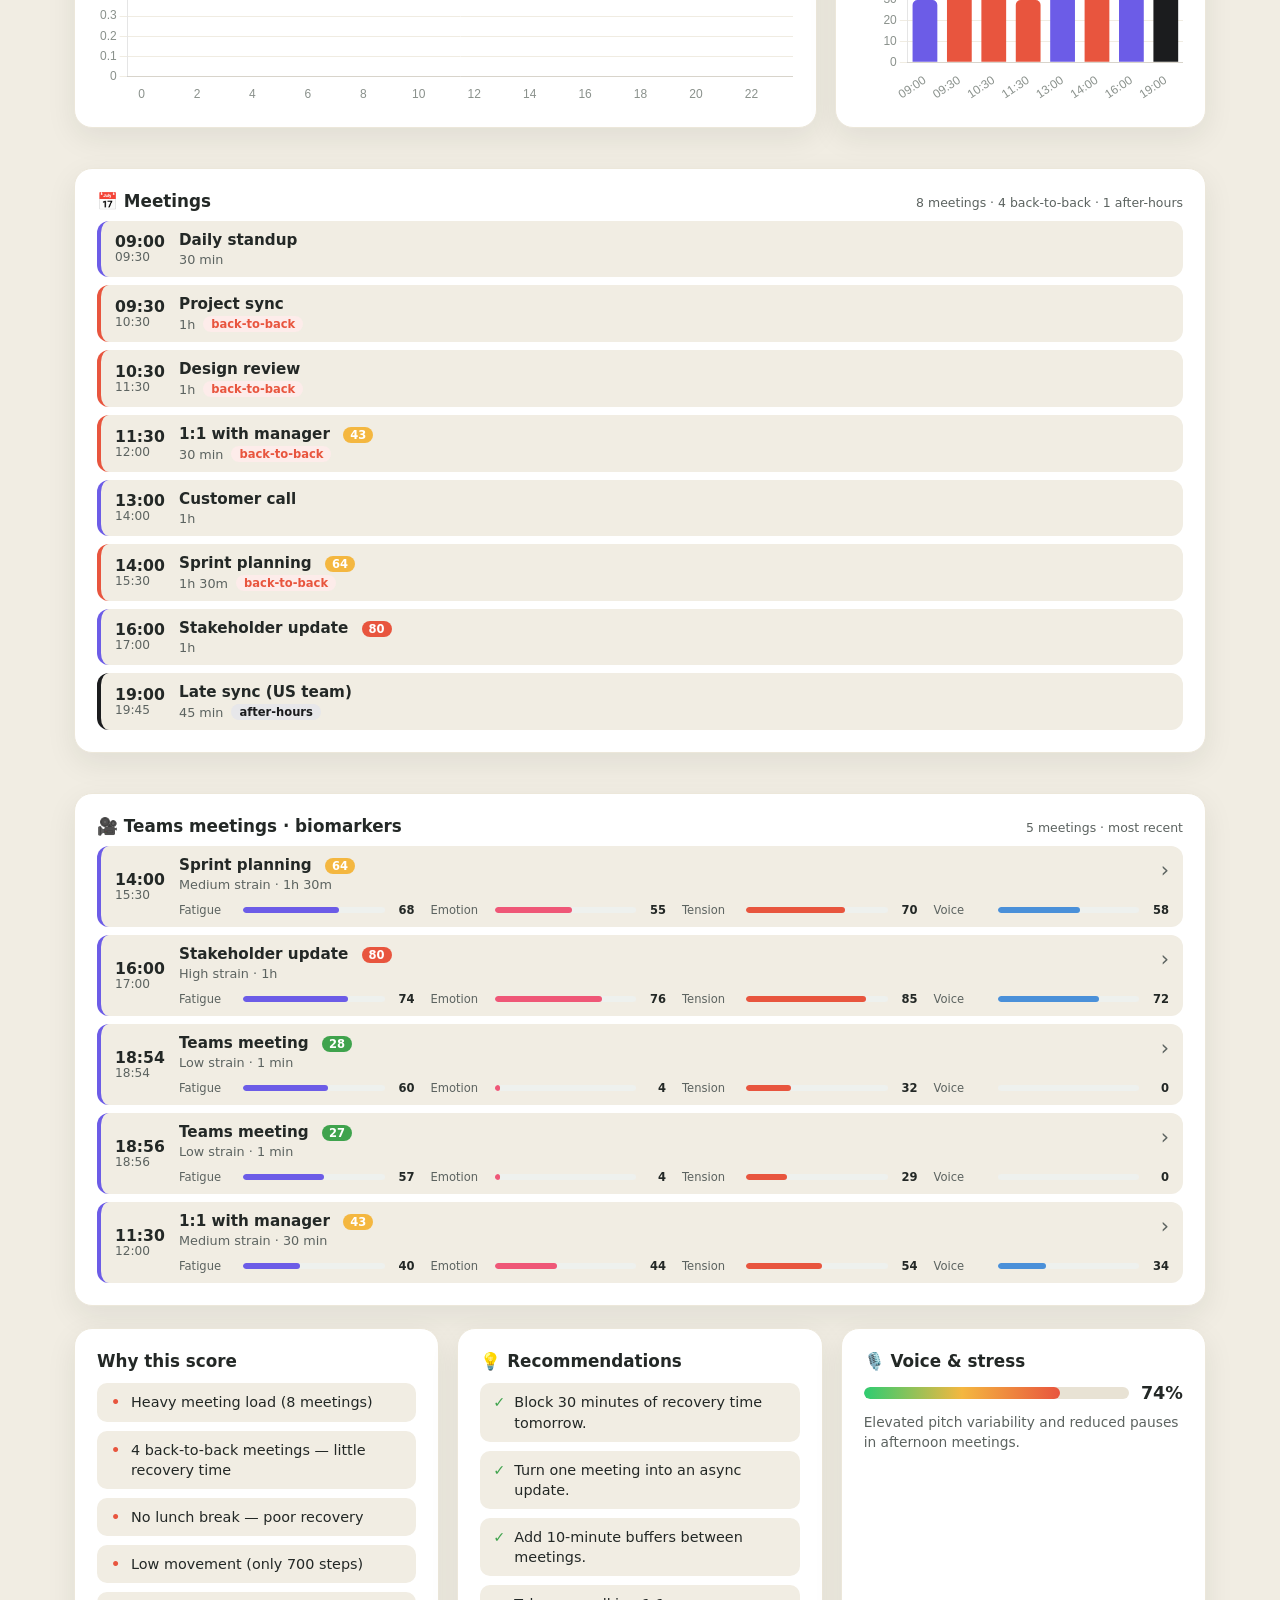
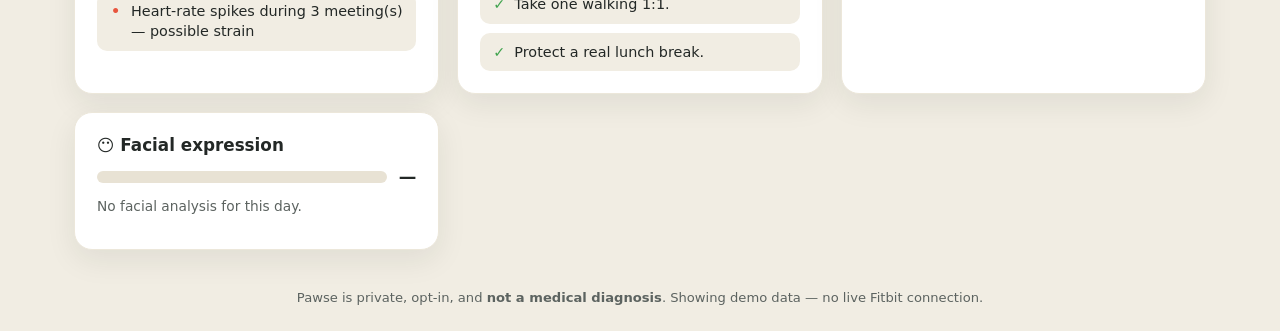
==== commit d33dd4e6: "Merge remote-tracking branch 'origin/pitch-polish' into teams-video-recording # Conflicts: #	app/app" ====
--- a/app/index.html
+++ b/app/index.html
@@ -28,6 +28,7 @@
       <button class="daynav-today" id="todayBtn">Today</button>
     </nav>
 
+    <a class="join-link" href="meeting.html" title="Open the Teams-style meeting">🎥 Join a meeting</a>
     <div class="status">
       <span class="mode demo" id="mode">○ Demo data</span>
       <span class="updated" id="updated" hidden></span>
@@ -167,6 +168,17 @@
       </article>
     </section>
 
+    <!-- ===== Teams meeting biomarkers (Pawse app) ===== -->
+    <section class="schedule">
+      <article class="card schedule-card">
+        <header class="chart-head">
+          <h3>🎥 Teams meetings · biomarkers</h3>
+          <span class="chart-sub" id="teamsSub"></span>
+        </header>
+        <ul class="meeting-list teams-list" id="teamsSessions"><!-- filled by app.js --></ul>
+      </article>
+    </section>
+
     <!-- ===== Insights ===== -->
     <section class="insights">
       <article class="card insight-card">
@@ -187,6 +199,16 @@
         </div>
         <p class="voice-note" id="voiceNote">—</p>
       </article>
+
+      <article class="card insight-card face-card">
+        <h3>😶 Facial expression</h3>
+        <div class="voice-meter">
+          <div class="voice-bar"><span id="faceFill"></span></div>
+          <div class="voice-val" id="faceVal">—</div>
+        </div>
+        <p class="voice-note" id="faceNote">—</p>
+        <div class="face-emotions" id="faceEmotions"></div>
+      </article>
     </section>
 
     <footer class="disclaimer">
@@ -194,6 +216,14 @@
       <span id="sensor-source">Sensor data is read live from your wearable.</span>
     </footer>
   </main>
+
+  <!-- ===== Meeting detail modal (biomarkers + reasons + actions) ===== -->
+  <div class="modal-backdrop" id="meetingModal" hidden>
+    <div class="modal-card" role="dialog" aria-modal="true" aria-label="Meeting details">
+      <button class="modal-close" id="modalClose" aria-label="Close">×</button>
+      <div id="modalBody"><!-- filled by app.js --></div>
+    </div>
+  </div>
 
   <!-- Breathing exercise overlay -->
   <div class="breath-overlay" id="breathOverlay" hidden>
--- a/app/style.css
+++ b/app/style.css
@@ -46,14 +46,30 @@
 .rb-action {
   flex: 0 0 auto; text-decoration: none; white-space: nowrap;
   background: var(--bamboo); color: #fff; font-weight: 700; font-size: 0.85rem;
-  padding: 9px 15px; border-radius: 999px;
+  padding: 9px 15px; border-radius: 999px; border: 0; cursor: pointer;
+  font-family: inherit;
   box-shadow: var(--shadow-sm); transition: transform .12s ease, background .12s ease;
 }
-.rb-action:hover { background: var(--bamboo-dark); transform: translateY(-1px); }
+.rb-action:hover:not(:disabled) { background: var(--bamboo-dark); transform: translateY(-1px); }
+.rb-action:disabled { opacity: .75; cursor: default; }
+.rebalance-item.applying { opacity: .8; }
+.rebalance-item.done { opacity: .5; }
 @media (max-width: 560px) {
   .rebalance-item { flex-wrap: wrap; }
   .rb-action { width: 100%; text-align: center; }
 }
+
+/* one-click apply confirmation toast */
+.toast {
+  position: fixed; left: 50%; bottom: 28px;
+  transform: translateX(-50%) translateY(16px);
+  background: var(--bamboo-dark); color: #fff;
+  padding: 12px 20px; border-radius: 999px; font-weight: 600; font-size: 0.9rem;
+  box-shadow: 0 10px 30px rgba(0, 0, 0, .22);
+  opacity: 0; pointer-events: none; z-index: 9999;
+  transition: opacity .2s ease, transform .2s ease;
+}
+.toast.show { opacity: 1; transform: translateX(-50%) translateY(0); }
 
 * { box-sizing: border-box; }
 
@@ -377,6 +393,11 @@
 }
 .voice-val { font-weight: 800; font-size: 1.1rem; }
 .voice-note { margin: 0; color: var(--ink-soft); font-size: 0.86rem; line-height: 1.45; }
+.face-emotions { display: flex; flex-wrap: wrap; gap: 6px; margin-top: 10px; }
+.emo-chip {
+  font-size: 0.76rem; padding: 3px 9px; border-radius: 999px;
+  background: var(--bg-2); color: var(--ink-soft); font-weight: 600;
+}
 
 /* ===== Breathing exercise ===== */
 .hero-actions { margin-top: 14px; }
@@ -480,3 +501,131 @@
   .hero-summary { margin-left: auto; margin-right: auto; }
   .hero-meta { justify-content: center; }
 }
+
+/* ===== Teams meeting biomarkers (Pawse app) ===== */
+.distress-chip {
+  display: inline-block;
+  min-width: 24px;
+  text-align: center;
+  color: #fff;
+  font-size: 0.72rem;
+  font-weight: 800;
+  border-radius: 8px;
+  padding: 1px 7px;
+  margin-left: 8px;
+  vertical-align: middle;
+}
+.teams-row .m-main { width: 100%; }
+.bm-grid {
+  display: grid;
+  grid-template-columns: repeat(auto-fit, minmax(150px, 1fr));
+  gap: 6px 16px;
+  margin-top: 8px;
+}
+.bm {
+  display: flex;
+  align-items: center;
+  gap: 8px;
+  font-size: 0.72rem;
+  color: var(--ink-soft);
+}
+.bm-label { width: 56px; }
+.bm-bar {
+  flex: 1;
+  height: 6px;
+  border-radius: 4px;
+  background: #eef1ee;
+  overflow: hidden;
+}
+.bm-bar i { display: block; height: 100%; border-radius: 4px; }
+.bm-val { width: 22px; text-align: right; font-weight: 700; color: var(--ink); }
+
+/* ===== Clickable meeting rows + detail modal ===== */
+.meeting-row.clickable { cursor: pointer; transition: background 0.15s ease; }
+.meeting-row.clickable:hover { background: #f3f7f4; }
+.teams-row.clickable { position: relative; }
+.teams-row.clickable::after {
+  content: "\203a";
+  position: absolute;
+  right: 14px;
+  top: 12px;
+  color: var(--ink-soft);
+  font-size: 1.3rem;
+}
+
+@keyframes fade { from { opacity: 0; } to { opacity: 1; } }
+
+.modal-backdrop {
+  position: fixed;
+  inset: 0;
+  background: rgba(20, 18, 15, 0.55);
+  display: grid;
+  place-items: center;
+  z-index: 50;
+  padding: 20px;
+  animation: fade 0.2s ease both;
+}
+.modal-backdrop[hidden] { display: none; }
+.modal-card {
+  position: relative;
+  background: var(--card);
+  border-radius: 18px;
+  width: min(560px, 100%);
+  max-height: 88vh;
+  overflow-y: auto;
+  padding: 22px 24px;
+  box-shadow: var(--shadow);
+  animation: rise 0.3s ease both;
+}
+.modal-close {
+  position: absolute;
+  top: 12px;
+  right: 14px;
+  border: none;
+  background: transparent;
+  font-size: 1.5rem;
+  line-height: 1;
+  cursor: pointer;
+  color: var(--ink-soft);
+}
+.modal-close:hover { color: var(--ink); }
+.modal-head { display: flex; justify-content: space-between; align-items: flex-start; gap: 12px; }
+.modal-head h2 { margin: 0; font-size: 1.25rem; }
+.modal-sub { margin: 2px 0 0; font-size: 0.8rem; color: var(--ink-soft); }
+.distress-chip.big { font-size: 1rem; min-width: 40px; padding: 4px 10px; border-radius: 10px; }
+.modal-summary { margin: 12px 0 4px; font-size: 0.9rem; color: var(--ink); }
+.modal-bm { margin: 14px 0 4px; }
+.modal-h3 { margin: 18px 0 8px; font-size: 0.92rem; }
+.why-list { list-style: none; padding: 0; margin: 0; display: grid; gap: 8px; }
+.why-row {
+  display: grid;
+  grid-template-columns: 128px 1fr;
+  gap: 10px;
+  align-items: start;
+  padding: 8px 10px;
+  border-radius: 10px;
+  background: #f6f8f6;
+  font-size: 0.82rem;
+}
+.why-row.why-high { background: #fdecea; }
+.why-row.why-med { background: #fff6e6; }
+.why-mark { font-weight: 700; color: var(--ink); }
+.why-text { color: var(--ink-soft); }
+.action-list { margin: 0; padding-left: 18px; display: grid; gap: 6px; font-size: 0.86rem; color: var(--ink); }
+.action-list li { line-height: 1.35; }
+
+/* Join-a-meeting button in the topbar */
+.join-link {
+  display: inline-flex;
+  align-items: center;
+  gap: 6px;
+  text-decoration: none;
+  background: #6264a7;
+  color: #fff;
+  font-size: 0.84rem;
+  font-weight: 600;
+  padding: 8px 14px;
+  border-radius: 10px;
+  transition: background 0.15s ease;
+}
+.join-link:hover { background: #4f5193; }
